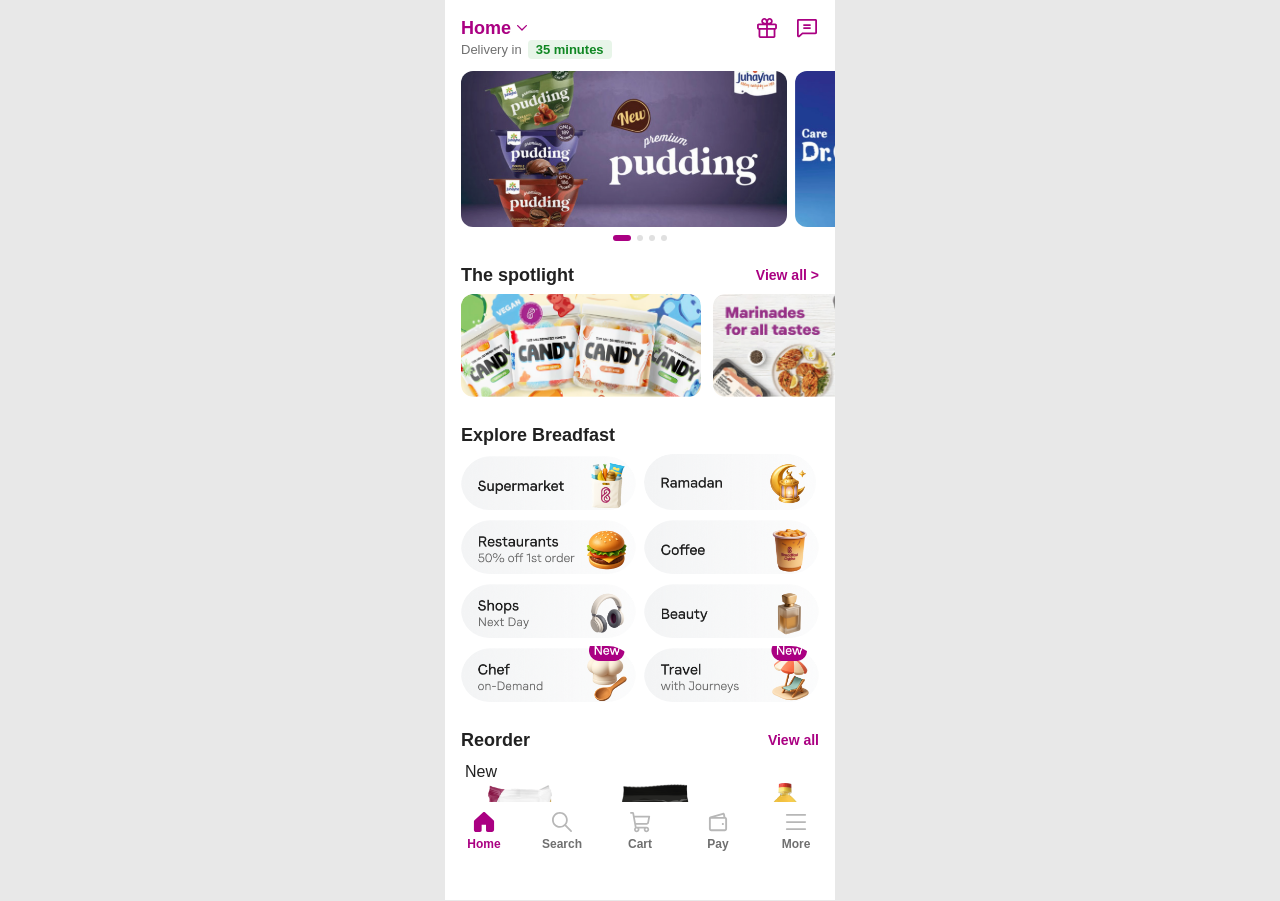
==== prototype.html @ a10f0beb "Bundle UI library assets locally instead of CDN Co-Authored-By: Claude Sonnet 4.6 <noreply@anthropic" ====
<!DOCTYPE html>
<html lang="en">
<head>
<meta charset="UTF-8">
<meta name="viewport" content="width=device-width, initial-scale=1.0, maximum-scale=1.0, user-scalable=no">
<title>Breadfast</title>
<link rel="stylesheet" href="prototype/lib/breadfast-ui.css" />
<link rel="stylesheet" href="prototype/lib/components/product-card.css" />
<link rel="stylesheet" href="prototype/lib/components/tabs.css" />
<script src="prototype/lib/icons.js"></script>
<script src="prototype/lib/product-card.js"></script>
<style>
  :root {
    --color-primary: #AA0082;
    --color-primary-dark: #9C0062;
    --color-primary-light: #FFF0F7;
    --color-primary-bg: #FFF0FA;
    --color-green: #108723;
    --color-green-light: #E8F5E9;
    --color-red: #DA1E28;
    --color-warning: #BA4E00;
    --color-text-default: #212121;
    --color-text-secondary: #6F6F6F;
    --color-text-tertiary: #B7B7B7;
    --color-bg-default: #fff;
    --color-bg-secondary: #F3F4F5;
    --color-bg-tertiary: #EBEBEB;
    --color-border: #E0E0E0;
    --color-badge-red: #DA1E28;
    --space-1: 4px;
    --space-2: 8px;
    --space-3: 12px;
    --space-4: 16px;
    --space-5: 20px;
    --space-6: 24px;
    --space-8: 32px;
    --space-12: 48px;
    --radius-xs: 4px;
    --radius-sm: 8px;
    --radius-md: 12px;
    --radius-lg: 16px;
    --radius-xl: 20px;
    --radius-full: 9999px;
    --shadow-sm: 0 1px 3px rgba(0,0,0,0.08);
    --shadow-md: 0 2px 8px rgba(0,0,0,0.12);
    --shadow-lg: 0 4px 16px rgba(0,0,0,0.16);
    --shadow-xl: 0 8px 24px rgba(0,0,0,0.2);
  }

  @font-face { font-family:'Faro'; src:local('Faro'); font-weight:100 900; font-style:normal; }
  * { margin:0; padding:0; box-sizing:border-box; -webkit-tap-highlight-color:transparent; }
  html {
    height: 100%;
  }
  body {
    font-family:'Faro',-apple-system,BlinkMacSystemFont,'Segoe UI',Roboto,sans-serif;
    background:#E8E8E8; color:var(--color-text-default);
    overflow-x:hidden; -webkit-font-smoothing:antialiased;
    /* Make body taller than viewport so browser can hide its toolbar on scroll */
    min-height: calc(100% + 1px);
    overflow-y: scroll;
  }

  /* Device frame */
  .device-frame {
    width:390px; max-width:100vw; height:100dvh;
    /* Fixed so it stays in place regardless of body scroll position */
    position:fixed; top:0; left:50%; transform:translateX(-50%);
    background:var(--color-bg-default); overflow:hidden;
    display:flex; flex-direction:column;
  }


  /* Screen container */
  .screen {
    display:none; flex-direction:column; height:100%;
    position:absolute; top:0; left:0; right:0; bottom:0;
    background:var(--color-bg-default); z-index:1;
  }
  .screen.active { display:flex; z-index:10; }

  @keyframes slide-in-right {
    from { transform:translateX(100%); }
    to   { transform:translateX(0); }
  }
  @keyframes slide-out-left {
    from { transform:translateX(0); }
    to   { transform:translateX(-30%); }
  }
  @keyframes slide-in-left {
    from { transform:translateX(-30%); }
    to   { transform:translateX(0); }
  }
  @keyframes slide-out-right {
    from { transform:translateX(0); }
    to   { transform:translateX(100%); }
  }
  .screen.entering-forward  { animation:slide-in-right 0.28s cubic-bezier(0.4,0,0.2,1) forwards; }
  .screen.leaving-forward   { display:flex; z-index:9; animation:slide-out-left 0.28s cubic-bezier(0.4,0,0.2,1) forwards; }
  .screen.entering-back     { animation:slide-in-left 0.28s cubic-bezier(0.4,0,0.2,1) forwards; }
  .screen.leaving-back      { display:flex; z-index:9; animation:slide-out-right 0.28s cubic-bezier(0.4,0,0.2,1) forwards; }

  .screen-header {
    padding:14px var(--space-4) 14px;
    display:flex; align-items:center; justify-content:space-between;
    background:var(--color-bg-default); flex-shrink:0;
    border-bottom:1px solid var(--color-border); z-index:50;
  }
  .screen-header .left, .screen-header .right { display:flex; align-items:center; gap:var(--space-3); }
  .screen-header .title { font-size:18px; font-weight:700; }

  .screen-scroll {
    flex:1; overflow-y:auto; overflow-x:hidden;
    -webkit-overflow-scrolling:touch; padding-bottom:116px;
  }
  .screen-scroll.no-pad { padding-bottom:0; }

  /* Points pill badge in header */
  .points-pill {
    display:flex; align-items:center; gap:4px;
    background:var(--color-primary-light); padding:4px 10px;
    border-radius:var(--radius-full); font-size:12px; font-weight:700;
    color:var(--color-primary); white-space:nowrap; cursor:pointer;
  }
  .points-pill .star { font-size:14px; }

  /* Tab Bar */
  .tabbar { padding-bottom: 36px; }
  .tabbar-item { color: #B7B7B7; text-decoration: none; }
  .tabbar-item.is-active { color: var(--color-primary, #AA0082); }
  .tabbar-item.is-active::after { display: none; }
  .tabbar-item svg { display: block; }
  /* Legacy badge style for cart count in non-tabbar contexts */
  .tab-badge, .tabbar-badge {
    position:absolute; top:4px; right:calc(50% - 18px);
    background:var(--color-badge-red); color:#fff; font-size:10px; font-weight:700;
    min-width:16px; height:16px; border-radius:var(--radius-full);
    display:flex; align-items:center; justify-content:center; padding:0 4px;
  }
  .tab-badge:empty, .tabbar-badge:empty { display:none; }

  /* Icon helpers */
  .icon { display:inline-block; vertical-align:middle; fill:currentColor; }
  .icon--sm { width:16px; height:16px; }
  .icon--md { width:24px; height:24px; }
  .icon--lg { width:28px; height:28px; }
  .icon--primary { color:var(--color-primary); }
  .icon--white { color:#fff; }
  .icon--secondary { color:var(--color-text-secondary); }
  .icon--green { color:var(--color-green); }

  /* Buttons */
  .btn-primary {
    background:var(--color-primary); color:#fff; border:none; border-radius:var(--radius-sm);
    font-size:16px; font-weight:700; cursor:pointer; padding:var(--space-3) var(--space-4);
    display:flex; align-items:center; justify-content:center; gap:var(--space-2);
    font-family:inherit; width:100%;
  }
  .btn-primary:active { opacity:0.85; }

  /* btn-add-circle removed - now using design system product-card__floating-action */

  /* Quantity stepper */
  .qty-stepper {
    display:flex; align-items:center; gap:0;
    background:var(--color-primary-light); border-radius:var(--radius-full); overflow:hidden;
  }
  .qty-stepper button {
    width:32px; height:32px; border:none; background:transparent;
    color:var(--color-primary); cursor:pointer; display:flex;
    align-items:center; justify-content:center; font-size:18px; font-family:inherit;
  }
  .qty-stepper .qty-val {
    min-width:24px; text-align:center; font-weight:700; font-size:14px; color:var(--color-primary);
  }

  /* Product card — grid overrides to make DS card fill 3-col layout */
  .product-grid {
    display:grid;
    grid-template-columns:repeat(3, 1fr);
    gap:var(--space-3);
    padding:0 var(--space-4);
  }
  .product-grid .product-card {
    width:100% !important;
  }
  .product-grid .product-card__media {
    width:100%;
  }
  .product-grid .product-card__image-wrap {
    width:100% !important;
    height:0 !important;
    padding-bottom:100% !important;
    position:relative !important;
    overflow:hidden !important;
  }
  .product-grid .product-card__image {
    position:absolute !important;
    top:0 !important; left:0 !important;
    width:100% !important;
    height:100% !important;
    object-fit:contain;
  }
  .product-grid .product-card__stepper {
    width:calc(100% - 8px);
    left:50%;
    transform:translateX(-50%);
  }
  .product-grid .product-card__body {
    width:100%;
  }
  .product-grid .product-card__name {
    min-height:36px;
  }
  /* Ensure the favorite icon SVG renders */
  .product-grid .product-card__favorite svg {
    width:20px;
    height:20px;
  }
  .product-grid .product-card__stepper-btn svg {
    width:100%;
    height:100%;
  }
  .product-card__floating-action svg {
    width:20px !important;
    height:20px !important;
  }

  /* Horizontal scroll */
  .h-scroll {
    display:flex; gap:var(--space-3); overflow-x:auto; padding:0 var(--space-4);
    scrollbar-width:none; -ms-overflow-style:none;
  }
  .h-scroll::-webkit-scrollbar { display:none; }

  /* Section headers */
  .section-header {
    display:flex; justify-content:space-between; align-items:center;
    padding:var(--space-4) var(--space-4) var(--space-2);
  }
  .section-header h3 { font-size:18px; font-weight:700; }
  .section-header a { font-size:14px; color:var(--color-primary); text-decoration:none; font-weight:600; }

  /* ===== LOYALTY BANNER ===== */
  .loyalty-banner {
    position:fixed; top:47px; left:50%; transform:translateX(-50%);
    width:343px; height:56px;
    background:#fff; border-radius:100px;
    box-shadow:0 3px 5px rgba(33,33,33,0.10);
    display:flex; align-items:center; gap:12px;
    padding:8px 16px 8px 8px; z-index:10; cursor:pointer; opacity:0;
    transition:top 0.35s cubic-bezier(0.34,1.56,0.64,1), opacity 0.3s ease; touch-action:pan-y;
  }
  .loyalty-banner.show { opacity:1; }
  .loyalty-banner .ring-wrap {
    width:40px; height:40px; position:relative; flex-shrink:0;
  }
  .loyalty-banner .ring-wrap svg { width:40px; height:40px; transform:rotate(-90deg); }
  .loyalty-banner .ring-wrap .ring-img {
    position:absolute; top:50%; left:50%; transform:translate(-50%,-50%);
    width:28px; height:28px; border-radius:6px; object-fit:cover;
  }
  .loyalty-banner .banner-text { flex:1; min-width:0; display:flex; flex-direction:column; gap:0; justify-content:center; }
  .loyalty-banner .banner-text .b-title {
    font-size:14px; font-weight:600; color:var(--color-text-default);
    white-space:nowrap; overflow:hidden; text-overflow:ellipsis; height:18px; line-height:18px;
  }
  .loyalty-banner .banner-text .b-title.title-green { color:#108723; }
  @keyframes pts-pop {
    0%   { transform:scaleX(0.7); opacity:0.5; }
    60%  { transform:scaleX(1.06); opacity:1; }
    100% { transform:scaleX(1); opacity:1; }
  }
  .b-title.pts-anim {
    animation:pts-pop 0.4s cubic-bezier(0.34,1.56,0.64,1);
    transform-origin: left center;
    display:inline-block;
  }
  .loyalty-banner .banner-text .b-sub {
    font-size:12px; font-weight:400; color:#6F6F6F;
    white-space:nowrap; overflow:hidden; text-overflow:ellipsis; height:23px; line-height:23px;
  }
  .loyalty-banner .b-chevron { flex-shrink:0; color:var(--color-primary); }

  /* ===== HOME SCREEN ===== */
  .home-header {
    padding:var(--space-4) var(--space-4) 0; background:var(--color-bg-default); flex-shrink:0;
  }
  .home-header .top-row {
    display:flex; justify-content:space-between; align-items:center;
  }
  .home-header .top-row .left { display:flex; align-items:center; gap:6px; }
  .home-header .top-row .left .addr-label {
    font-size:18px; font-weight:700; color:var(--color-primary);
  }
  .home-header .top-row .right { display:flex; align-items:center; gap:var(--space-4); position:relative; }
  .home-header .delivery-row {
    display:flex; align-items:center; gap:6px;
    padding-bottom:var(--space-3); font-size:13px; color:var(--color-text-secondary);
  }
  .home-header .delivery-row .timer-pill {
    background:var(--color-green-light); color:var(--color-green);
    font-weight:600; font-size:13px; padding:2px 8px;
    border-radius:var(--radius-xs); display:inline-flex; align-items:center; gap:4px;
  }

  /* Banner carousel */
  .banner-carousel {
    display:flex; gap:var(--space-2); overflow-x:auto;
    padding:0 var(--space-4); scrollbar-width:none;
    scroll-snap-type:x mandatory; scroll-padding:0 16px;
  }
  .banner-carousel::-webkit-scrollbar { display:none; }
  .banner-carousel .banner-slide {
    flex-shrink:0; width:calc(100% - 32px); aspect-ratio:358/171;
    border-radius:var(--radius-md); overflow:hidden; scroll-snap-align:center;
  }
  .banner-carousel .banner-slide img { width:100%; height:100%; object-fit:cover; }
  .banner-dots {
    display:flex; justify-content:center; gap:6px; padding:var(--space-2) 0;
  }
  .banner-dots .bdot {
    width:6px; height:6px; border-radius:var(--radius-full); background:var(--color-border);
    transition:all 0.2s ease;
  }
  .banner-dots .bdot.active { background:var(--color-primary); width:18px; }

  /* Explore Breadfast grid - full image entry points */
  .explore-grid-2col {
    display:grid; grid-template-columns:1fr 1fr;
    gap:var(--space-2); padding:0 var(--space-4);
  }
  .entry-point {
    cursor:pointer; border-radius:28px; overflow:hidden;
    height:56px; position:relative;
  }
  .entry-point img {
    width:100%; height:100%; object-fit:cover; display:block;
  }

  /* All categories grid */
  .cat-grid {
    display:grid; grid-template-columns:repeat(3, 1fr);
    gap:12px; padding:0 var(--space-4);
  }
  .cat-tile {
    border-radius:var(--radius-md); overflow:hidden; cursor:pointer;
    background:var(--color-bg-secondary); aspect-ratio:3/4;
  }

  /* Reorder / horizontal scroll product cards */
  .h-scroll .product-card {
    flex-shrink: 0;
    width: 120px !important;
    cursor: pointer;
  }
  .h-scroll .product-card__media { width: 100%; }
  .h-scroll .product-card__image-wrap {
    width: 100% !important;
    height: 0 !important;
    padding-bottom: 100% !important;
    position: relative !important;
    overflow: hidden !important;
  }
  .h-scroll .product-card__image {
    position: absolute !important;
    top: 0 !important; left: 0 !important;
    width: 100% !important;
    height: 100% !important;
    object-fit: contain;
  }
  .h-scroll .product-card__stepper {
    width: calc(100% - 8px);
    left: 50%;
    transform: translateX(-50%);
  }

  /* Category screen */
  .category-header {
    flex-shrink:0; background:var(--color-bg-default);
    border-bottom:1px solid var(--color-border); z-index:20; position:relative;
  }
  .category-header .screen-header {
    border-bottom:none; z-index:auto;
  }
  .sub-tabs {
    display:flex; gap:8px; padding:10px 16px;
    overflow-x:auto; scrollbar-width:none; flex-shrink:0;
  }
  .sub-tabs::-webkit-scrollbar { display:none; }
  .sub-tab {
    display:inline-flex; align-items:center; gap:6px;
    padding:5px 12px 5px 6px; border-radius:128px;
    font-size:14px; font-weight:600; white-space:nowrap; cursor:pointer;
    border:1px solid #EBEBEB; background:#fff; color:#1A1A1A;
    flex-shrink:0;
  }
  .sub-tab img {
    width:28px; height:28px; border-radius:50%; object-fit:cover; flex-shrink:0;
  }
  .sub-tab.active {
    background:#FFF0F7; color:#AA0082; border-color:#FFF0F7;
  }

  .cat-promo-banner {
    margin:0 var(--space-4) var(--space-3); border-radius:var(--radius-md);
    overflow:hidden; display:block; background:#F3F4F5;
  }
  .cat-promo-banner img {
    width:100%; height:auto; display:block;
  }

  .cashback-bar {
    background:var(--color-primary-light); margin:var(--space-3) var(--space-4);
    padding:var(--space-3) var(--space-4); border-radius:var(--radius-sm);
    display:flex; align-items:center; justify-content:space-between;
    font-size:13px; font-weight:600; color:var(--color-primary);
  }

  /* PDP screen */
  .pdp-img {
    width:100%; height:300px; background:#FDF6EE;
    display:flex; align-items:center; justify-content:center; font-size:64px; overflow:hidden;
  }
  .pdp-img img { width:100%; height:100%; object-fit:contain; }
  .pdp-dots { display:flex; justify-content:center; gap:6px; padding:var(--space-3) 0; }
  .pdp-dots .dot { width:8px; height:8px; border-radius:var(--radius-full); background:var(--color-border); }
  .pdp-dots .dot.active { background:var(--color-primary); }
  .pdp-info { padding:0 var(--space-4); }
  .pdp-info .in-stock { color:var(--color-green); font-size:13px; font-weight:600; margin-bottom:var(--space-1); }
  .pdp-info .product-name { font-size:22px; font-weight:700; margin-bottom:var(--space-1); }
  .pdp-info .product-meta { font-size:13px; color:var(--color-text-secondary); display:flex; align-items:center; gap:var(--space-1); margin-bottom:var(--space-2); }
  .pdp-info .brand-row { display:flex; align-items:center; justify-content:space-between; padding-bottom:var(--space-3); border-bottom:1px solid var(--color-border); margin-bottom:var(--space-3); }
  .pdp-info .brand-row .brand { font-size:14px; color:var(--color-primary); font-weight:600; }
  .pdp-2x-badge {
    display:inline-flex; align-items:center; gap:4px;
    background:var(--color-primary-light); color:var(--color-primary);
    font-size:12px; font-weight:700; padding:4px 10px; border-radius:var(--radius-full);
    margin-bottom:var(--space-2);
  }
  .pdp-details-card {
    margin:0 var(--space-4) var(--space-4); padding:var(--space-4);
    background:var(--color-bg-secondary); border-radius:var(--radius-md);
  }
  .pdp-details-card h4 { font-size:16px; font-weight:700; margin-bottom:var(--space-2); }
  .pdp-details-card p { font-size:13px; color:var(--color-text-secondary); line-height:1.5; }

  .pdp-bottom-bar {
    display:flex; gap:var(--space-3); padding:var(--space-3) var(--space-4);
    background:var(--color-bg-default); border-top:1px solid var(--color-border);
    flex-shrink:0; padding-bottom:calc(var(--space-3) + env(safe-area-inset-bottom, 16px));
  }
  .pdp-bottom-bar .qty-stepper { flex-shrink:0; }
  .pdp-bottom-bar .btn-primary { flex:1; }

  /* Cart screen */
  .cart-loyalty-bar {
    display:flex; align-items:center; gap:8px;
    padding:8px; background:#fff0f7; cursor:pointer;
    margin:12px 16px 0; border-radius:128px;
  }
  .cart-loyalty-bar .clb-icon { width:24px; height:24px; flex-shrink:0; position:relative; display:flex; align-items:center; justify-content:center; }
  .cart-loyalty-bar .clb-icon .clb-img { position:absolute; inset:16.67%; border-radius:4px; overflow:hidden; }
  .cart-loyalty-bar .clb-icon .clb-img img { width:100%; height:100%; object-fit:cover; display:block; }
  .cart-loyalty-bar .clb-icon .clb-ring { position:absolute; inset:0; pointer-events:none; }
  .cart-loyalty-bar .clb-text { flex:1; font-size:12px; font-weight:600; color:var(--color-primary); line-height:16px; }
  .cart-loyalty-bar .clb-chevron { width:16px; height:16px; flex-shrink:0; display:flex; align-items:center; justify-content:center; color:var(--color-primary); }

  .cart-items-list { padding:0 16px; margin:8px 0; }
  .cart-item {
    display:flex; gap:8px; padding:12px 0; align-items:center;
  }
  #screen-cart .screen-scroll { display:flex; flex-direction:column; }
  .cart-item .ci-img {
    width:48px; height:48px; border-radius:4px;
    background:#F8F8F8; flex-shrink:0; overflow:hidden;
  }
  .cart-item .ci-img img { width:100%; height:100%; object-fit:contain; display:block; }
  .cart-item .ci-info { flex:1; min-width:0; display:flex; flex-direction:column; gap:4px; }
  .cart-item .ci-info .ci-name { font-size:14px; font-weight:400; line-height:20px; overflow:hidden; text-overflow:ellipsis; white-space:nowrap; color:var(--color-text-default); }
  .cart-item .ci-info .ci-price { font-size:12px; font-weight:600; line-height:18px; color:var(--color-text-secondary); }
  .cart-item .ci-actions { flex-shrink:0; }
  .cart-qty-stepper {
    display:flex; align-items:center; gap:8px; padding:8px;
    border:1px solid #ebebeb; border-radius:4px; background:#fff;
  }
  .cart-qty-stepper button {
    width:16px; height:16px; border:none; background:transparent;
    cursor:pointer; display:flex; align-items:center; justify-content:center;
    padding:0; flex-shrink:0;
  }
  .cart-qty-stepper .cqs-val {
    min-width:20px; text-align:center; font-weight:600; font-size:14px; line-height:16px; color:var(--color-text-default);
  }

  .cart-people-buy { padding:16px 16px 8px; }
  .cart-people-buy h3 { font-size:20px; font-weight:700; line-height:28px; color:rgba(0,0,0,0.8); }

  .cart-delivery-bar {
    background:#fcf4d6; border-radius:16px 16px 0 0; flex-shrink:0;
  }
  .cart-delivery-bar .cdb-row {
    display:flex; align-items:center; gap:4px; padding:12px 16px 8px;
  }
  .cart-delivery-bar .cdb-icon { width:20px; height:20px; flex-shrink:0; display:flex; align-items:center; justify-content:center; }
  .cart-delivery-bar .cdb-text {
    flex:1; font-size:14px; line-height:20px; color:var(--color-text-default);
    display:flex; gap:4px; align-items:baseline; flex-wrap:wrap;
  }
  .cart-delivery-bar .cdb-text strong { font-weight:600; }
  .cart-delivery-bar .cdb-info { width:16px; height:16px; flex-shrink:0; }
  .cart-delivery-bar .cdb-progress { height:4px; background:#f3f4f5; position:relative; overflow:hidden; }
  .cart-delivery-bar .cdb-progress-fill { position:absolute; left:0; top:0; bottom:0; background:#b28600; border-radius:0 8px 8px 0; }

  .cart-bottom {
    padding:0; background:var(--color-bg-default); flex-shrink:0;
  }
  .cart-checkout-wrap {
    padding:12px 16px 16px; background:var(--color-bg-default);
  }

  /* Checkout screen */
  .checkout-section { padding:16px 16px 24px; }
  .checkout-section .sec-title { font-size:20px; font-weight:700; margin-bottom:12px; color:#212121; }
  .checkout-divider { height:16px; background:var(--color-bg-secondary); flex-shrink:0; }
  .checkout-row { display:flex; align-items:flex-start; justify-content:space-between; padding:8px 0; }
  .checkout-row .label { font-size:14px; color:var(--color-text-secondary); font-weight:400; }
  .checkout-row .value { font-size:14px; font-weight:400; color:#212121; }

  .payment-option {
    display:flex; align-items:center; gap:12px;
    border:1px solid #ebebeb; border-radius:8px; height:56px;
    padding:0 16px; cursor:pointer; margin-bottom:8px; background:#fff;
  }
  .payment-option.selected { border:2px solid var(--color-primary); }
  .payment-radio {
    width:20px; height:20px; border-radius:var(--radius-full);
    border:1.5px solid #d8d8d8; flex-shrink:0;
    display:flex; align-items:center; justify-content:center;
  }
  .payment-radio.selected { border-color:var(--color-primary); }
  .payment-radio.selected::after { content:''; width:10px; height:10px; border-radius:var(--radius-full); background:var(--color-primary); }
  .payment-label { font-size:14px; font-weight:400; flex:1; color:#212121; }

  .toggle-switch {
    width:36px; height:20px; border-radius:var(--radius-full);
    background:var(--color-primary); position:relative; cursor:pointer; flex-shrink:0;
  }
  .toggle-switch::after {
    content:''; position:absolute; top:2px; right:2px;
    width:16px; height:16px; border-radius:var(--radius-full); background:#fff;
  }

  .tip-pills { display:flex; gap:16px; flex-wrap:wrap; }
  .tip-pill {
    padding:0 12px; border-radius:8px; height:40px;
    border:1px solid #ebebeb; font-size:14px; font-weight:400; cursor:pointer; background:#fff;
    display:flex; align-items:center; justify-content:center;
  }
  .tip-pill.active { border-color:var(--color-primary); background:var(--color-primary-light); color:var(--color-primary); font-weight:600; }

  .promo-scroll-card {
    flex-shrink:0; width:148px; border:1.25px solid #d8d8d8;
    border-radius:8px; padding:16px; font-size:12px; position:relative;
  }
  .promo-scroll-card .pts { font-weight:700; color:var(--color-primary); font-size:13px; }

  .promo-input-row { display:flex; position:relative; margin-top:8px; }
  .promo-input-row input {
    flex:1; height:56px; padding:0 70px 0 16px;
    border:1px solid #d8d8d8; border-radius:8px;
    font-size:16px; font-weight:600; font-family:inherit; outline:none; color:#212121;
  }
  .promo-input-row input::placeholder { font-size:14px; font-weight:400; color:#b0b0b0; }
  .promo-input-row button {
    position:absolute; right:16px; top:50%; transform:translateY(-50%);
    background:none; color:var(--color-text-secondary); border:none;
    font-weight:600; cursor:pointer; font-family:inherit; font-size:14px; padding:0;
  }
  .note-input {
    width:100%; height:48px; padding:0 12px; box-sizing:border-box;
    border:1.25px solid #d8d8d8; border-radius:8px;
    font-size:14px; font-family:inherit; outline:none; margin-top:8px; color:#212121;
  }

  .checkout-bottom {
    padding:16px 16px; background:var(--color-bg-default);
    border-top:1px solid var(--color-border); flex-shrink:0;
    padding-bottom:calc(16px + env(safe-area-inset-bottom, 16px));
  }
  .grand-total-row { display:flex; justify-content:space-between; align-items:center; margin-bottom:4px; }
  .grand-total-row .gt-label { font-size:18px; font-weight:600; line-height:24px; color:#212121; }
  .grand-total-row .gt-value { font-size:18px; font-weight:600; line-height:24px; color:#212121; }
  .earn-row {
    display:flex; align-items:center; justify-content:flex-end; gap:4px;
    font-size:14px; font-weight:400; color:var(--color-text-secondary); margin-bottom:12px;
  }

  /* ===== ORDER PLACED SCREEN ===== */
  .op-nav { height:56px; padding:0 16px; display:flex; align-items:center; justify-content:space-between; background:#fff; flex-shrink:0; }
  .op-nav-back { background:none; border:none; cursor:pointer; padding:0; width:40px; height:40px; display:flex; align-items:center; justify-content:center; margin-left:-8px; }
  .op-nav-help { font-size:14px; font-weight:600; color:#aa0082; text-decoration:none; }
  .op-content { padding:8px 16px 48px; display:flex; flex-direction:column; gap:24px; }
  .op-status-section { display:flex; flex-direction:column; gap:16px; }
  .op-status-top { display:flex; align-items:flex-start; justify-content:space-between; }
  .op-status-left { display:flex; flex-direction:column; gap:8px; }
  .op-est-label { font-size:14px; font-weight:400; color:#6f6f6f; line-height:16px; }
  .op-est-time { font-size:20px; font-weight:700; color:#212121; line-height:28px; }
  .op-success-msg { font-size:16px; font-weight:400; color:#212121; line-height:24px; }
  .op-artwork { width:72px; height:72px; position:relative; overflow:clip; flex-shrink:0; }
  .op-artwork img { position:absolute; display:block; max-width:none; width:100%; height:100%; }
  .op-progress { display:flex; gap:8px; }
  .op-progress-seg { flex:1; height:4px; background:#ebebeb; border-radius:8px; }
  .op-card { background:#fff; border:1px solid #ebebeb; border-radius:8px; padding:16px; }
  .op-cards-section { display:flex; flex-direction:column; gap:16px; }
  .op-info-row { display:flex; align-items:center; gap:12px; }
  .op-icon { width:24px; height:24px; position:relative; flex-shrink:0; overflow:clip; }
  .op-icon img { position:absolute; display:block; max-width:none; width:100%; height:100%; }
  .op-info-text { flex:1; display:flex; flex-direction:column; gap:4px; min-width:0; }
  .op-info-label { font-size:16px; font-weight:600; color:#212121; line-height:20px; }
  .op-info-value { font-size:12px; font-weight:400; color:#6f6f6f; line-height:18px; overflow:hidden; text-overflow:ellipsis; white-space:nowrap; }
  .op-section-header { display:flex; align-items:center; gap:12px; margin-bottom:16px; }
  .op-section-title { font-size:16px; font-weight:600; color:#212121; line-height:20px; }
  .op-items-list { display:flex; flex-direction:column; gap:16px; }
  .op-item { display:flex; align-items:center; gap:8px; position:relative; }
  .op-item-img { width:48px; height:48px; position:relative; flex-shrink:0; border-radius:4px; overflow:hidden; background:#fff; }
  .op-item-img img { width:100%; height:100%; object-fit:cover; }
  .op-item-qty { position:absolute; top:-4px; left:-4px; width:24px; height:24px; border-radius:50%; background:#fff; box-shadow:0 10px 18px rgba(33,33,33,0.10); display:flex; align-items:center; justify-content:center; font-size:12px; font-weight:600; color:#212121; z-index:1; }
  .op-item-name { flex:1; font-size:14px; color:#212121; line-height:20px; overflow:hidden; text-overflow:ellipsis; }
  .op-item-price { font-size:14px; color:#212121; line-height:20px; white-space:nowrap; flex-shrink:0; }
  .op-referral { border-radius:8px; height:156px; padding:16px; position:relative; overflow:hidden; display:flex; align-items:center; flex-shrink:0; }
  .op-referral-bg { position:absolute; inset:0; width:100%; height:100%; object-fit:cover; pointer-events:none; }
  .op-referral-content { position:relative; z-index:1; width:209px; display:flex; flex-direction:column; gap:4px; }
  .op-referral-title { font-size:16px; font-weight:600; color:#212121; line-height:20px; white-space:nowrap; }
  .op-referral-desc { font-size:12px; color:#212121; line-height:18px; width:170px; }
  .op-referral-link { font-size:14px; font-weight:600; color:#aa0082; text-decoration:none; line-height:16px; padding:4px 0; display:inline-block; }
  .op-summary-rows { display:flex; flex-direction:column; gap:16px; }
  .op-sum-row { display:flex; align-items:flex-start; justify-content:space-between; }
  .op-sum-label { font-size:14px; color:#212121; line-height:20px; white-space:nowrap; }
  .op-sum-val { font-size:14px; color:#212121; line-height:20px; text-align:right; white-space:nowrap; }
  .op-sum-val-col { display:flex; flex-direction:column; align-items:flex-end; gap:4px; }
  .op-sum-ordnum { display:flex; align-items:center; gap:4px; }
  .op-copy-icon { width:16px; height:16px; position:relative; flex-shrink:0; overflow:clip; }
  .op-copy-icon img { position:absolute; display:block; max-width:none; width:100%; height:100%; }
  .op-divider { height:1px; background:#ebebeb; }
  .op-saved-badge { background:#e8ffed; border-radius:4px; padding:4px; font-size:12px; font-weight:600; color:#108723; display:inline-block; line-height:16px; }
  .op-grand { display:flex; justify-content:space-between; align-items:center; }
  .op-grand-label { font-size:18px; font-weight:600; color:#212121; line-height:24px; }
  .op-grand-val { font-size:18px; font-weight:600; color:#212121; line-height:24px; }
  .op-eligible { display:flex; align-items:center; justify-content:flex-end; gap:4px; margin-top:8px; }
  .op-coin-icon { width:16px; height:16px; position:relative; overflow:hidden; flex-shrink:0; }
  .op-coin-icon img.coin-bg { position:absolute; display:block; max-width:none; width:100%; height:100%; }
  .op-coin-b { position:absolute; bottom:29.16%; top:25%; left:37.5%; right:37.5%; display:flex; align-items:center; justify-content:center; }
  .op-coin-b img { width:4px; height:7.33px; transform:scaleY(-1); flex-shrink:0; }
  .op-eligible-text { font-size:14px; font-weight:600; color:#aa0082; line-height:16px; white-space:nowrap; overflow:hidden; text-overflow:ellipsis; }
  .op-cancel-section { display:flex; flex-direction:column; gap:12px; }
  .op-cancel-note { font-size:12px; color:#6f6f6f; text-align:center; line-height:16px; }
  .op-cancel-btn { background:#fff1f1; border:none; border-radius:8px; height:56px; width:100%; display:flex; align-items:center; justify-content:center; font-size:16px; font-weight:600; color:#da1e28; cursor:pointer; font-family:inherit; }

  /* More screen */
  /* More screen — spacing matches Figma node 6660:18282 */
  .more-header { padding:var(--space-3) var(--space-4) var(--space-2); display:flex; justify-content:space-between; align-items:center; margin-bottom:var(--space-4); }
  .more-header h1 { font-size:28px; font-weight:700; line-height:36px; }
  .more-header .qr-btn {
    width:40px; height:40px; border-radius:var(--radius-full);
    background:var(--color-bg-default); display:flex; align-items:center; justify-content:center;
    cursor:pointer; border:none; flex-shrink:0;
  }

  /* Loyalty card: pl-16 pr-8 py-16, gap-16, rounded-xl (16px), bg #fff0f7 */
  .loyalty-card {
    margin:0 var(--space-4) var(--space-4); padding:var(--space-4) var(--space-2) var(--space-4) var(--space-4);
    border-radius:var(--radius-xl); background:#fff0f7;
    display:flex; align-items:center; gap:var(--space-4); cursor:pointer;
  }
  /* Ring: 48×48 with white inner circle and emoji centre */
  .loyalty-card .lc-ring { width:48px; height:48px; position:relative; flex-shrink:0; }
  .loyalty-card .lc-ring svg { width:48px; height:48px; transform:rotate(-90deg); }
  .loyalty-card .lc-ring .lc-icon { position:absolute; top:50%; left:50%; transform:translate(-50%,-50%); font-size:18px; background:#fff; border-radius:50%; width:36px; height:36px; display:flex; align-items:center; justify-content:center; }
  /* Info: gap-4 between label and title */
  .loyalty-card .lc-info { flex:1; display:flex; flex-direction:column; gap:4px; }
  .loyalty-card .lc-info .lc-label { font-size:14px; color:var(--color-text-secondary); font-weight:600; line-height:16px; }
  .loyalty-card .lc-info .lc-title { display:flex; gap:4px; align-items:baseline; line-height:1; }
  .loyalty-card .lc-info .lc-title .lc-pts { font-size:20px; font-weight:700; line-height:28px; color:var(--color-primary); }
  .loyalty-card .lc-info .lc-title .lc-target { font-size:18px; font-weight:600; line-height:24px; color:var(--color-text-default); }
  .loyalty-card .lc-info .lc-progress { display:none; }
  /* Chevron wrapper: p-8 */
  .loyalty-card .lc-chevron { flex-shrink:0; padding:var(--space-2); display:flex; align-items:center; color:var(--color-primary); }

  /* Menu list: py-0, no border dividers */
  .menu-list { padding:0; margin-bottom:var(--space-4); }
  /* Each item: pl-16 pr-8 py-4, gap-16 between icon and label */
  .menu-item {
    display:flex; align-items:center;
    padding:var(--space-1) var(--space-2) var(--space-1) var(--space-4);
    cursor:pointer; gap:var(--space-4); min-height:48px;
  }
  /* Icon slot: 24×24, fixed */
  .menu-item .mi-icon { flex-shrink:0; width:24px; height:24px; display:flex; align-items:center; justify-content:center; }
  .menu-item .mi-icon svg.icon { width:24px; height:24px; }
  .menu-item .mi-icon img { width:24px; height:24px; object-fit:contain; display:block; }
  .menu-item .mi-label { flex:1; font-size:16px; font-weight:600; line-height:20px; color:var(--color-text-default); }
  /* Badge: bg primary, pill, 12px semi-bold */
  .menu-item .mi-badge { background:var(--color-primary); color:#fff; font-size:12px; font-weight:600; line-height:16px; padding:4px 8px; border-radius:var(--radius-full); white-space:nowrap; }
  /* Value: 16px secondary, right-aligned */
  .menu-item .mi-value { font-size:16px; font-weight:600; line-height:20px; color:var(--color-text-secondary); white-space:nowrap; }
  /* Chevron wrapper: p-8 */
  .menu-item .mi-chevron { flex-shrink:0; padding:var(--space-2); display:flex; align-items:center; color:var(--color-text-tertiary); }

  /* Version string: centered, 14px default color */
  .version-text { text-align:center; font-size:14px; line-height:16px; color:var(--color-text-default); padding:var(--space-4) 0 var(--space-6); }

  .spotlight-card {
    flex-shrink:0; width:240px; aspect-ratio:21/9; border-radius:var(--radius-md);
    overflow:hidden; display:flex; align-items:flex-end; padding:var(--space-3);
    color:#fff; font-size:14px; font-weight:700;
  }

  /* ===== LOYALTY HUB SCREEN ===== */
  .hub-hero {
    text-align:center; padding:var(--space-6) var(--space-4) var(--space-4);
    background:linear-gradient(180deg, var(--color-primary-light) 0%, #fff 100%);
  }
  .hub-ring { width:120px; height:120px; margin:0 auto var(--space-3); position:relative; }
  .hub-ring svg { width:120px; height:120px; transform:rotate(-90deg); }
  .hub-ring .hub-pts {
    position:absolute; top:50%; left:50%; transform:translate(-50%,-50%); text-align:center;
  }
  .hub-ring .hub-pts .pts-num { font-size:24px; font-weight:700; color:var(--color-primary); }
  .hub-ring .hub-pts .pts-label { font-size:11px; color:var(--color-text-secondary); }
  .hub-next-reward {
    font-size:14px; color:var(--color-text-default); font-weight:600;
    margin-bottom:var(--space-1);
  }
  .hub-next-pts { font-size:12px; color:var(--color-text-secondary); }

  .hub-pinned {
    margin:var(--space-3) var(--space-4); padding:var(--space-4);
    border:2px solid var(--color-primary); border-radius:var(--radius-lg);
    background:#fff; display:flex; align-items:center; gap:var(--space-3);
  }
  .hub-pinned .pin-badge {
    position:absolute; top:-10px; left:16px;
    background:var(--color-primary); color:#fff; font-size:10px; font-weight:700;
    padding:2px 8px; border-radius:var(--radius-xs);
  }
  .hub-pinned .pin-img {
    width:56px; height:56px; border-radius:var(--radius-sm);
    background:var(--color-bg-secondary); flex-shrink:0;
    display:flex; align-items:center; justify-content:center; font-size:28px;
  }
  .hub-pinned .pin-info { flex:1; }
  .hub-pinned .pin-info .pin-name { font-size:14px; font-weight:700; margin-bottom:2px; }
  .hub-pinned .pin-info .pin-pts { font-size:12px; color:var(--color-primary); font-weight:600; }
  .hub-pinned .pin-info .pin-bar {
    height:6px; background:var(--color-bg-tertiary); border-radius:3px; margin-top:6px; overflow:hidden;
  }
  .hub-pinned .pin-info .pin-bar-fill { height:100%; background:var(--color-primary); border-radius:3px; }

  .hub-reward-item {
    display:flex; align-items:center; gap:var(--space-3);
    padding:var(--space-3) var(--space-4); border-bottom:1px solid var(--color-border);
  }
  .hub-reward-item .rw-img {
    width:48px; height:48px; border-radius:var(--radius-sm);
    background:var(--color-bg-secondary); flex-shrink:0;
    display:flex; align-items:center; justify-content:center; font-size:22px;
  }
  .hub-reward-item .rw-info { flex:1; }
  .hub-reward-item .rw-info .rw-name { font-size:13px; font-weight:600; margin-bottom:2px; }
  .hub-reward-item .rw-info .rw-pts { font-size:12px; color:var(--color-text-secondary); }
  .hub-reward-item .rw-info .rw-bar {
    height:4px; background:var(--color-bg-tertiary); border-radius:2px; margin-top:4px; overflow:hidden; max-width:120px;
  }
  .hub-reward-item .rw-info .rw-bar-fill { height:100%; border-radius:2px; }
  .hub-reward-item .rw-status { flex-shrink:0; font-size:12px; font-weight:600; }
  .rw-unlocked { color:var(--color-green); }
  .rw-locked { color:var(--color-text-tertiary); }

  .hub-section-title {
    padding:var(--space-4) var(--space-4) var(--space-2);
    font-size:16px; font-weight:700;
  }

  /* ===== ORDER COMPLETION BOTTOM SHEET ===== */
  .order-bs-overlay {
    display:none; position:absolute; inset:0; z-index:300;
    background:rgba(0,0,0,0); align-items:flex-end;
    transition:background 0.3s ease;
  }
  .order-bs-overlay.open { background:rgba(0,0,0,0.5); }
  .order-bs {
    width:100%; background:#fff;
    border-radius:var(--radius-xl) var(--radius-xl) 0 0;
    transform:translateY(100%);
    transition:transform 0.38s cubic-bezier(0.32,0.72,0,1);
  }
  .order-bs-overlay.open .order-bs { transform:translateY(0); }
  .order-bs-handle {
    width:36px; height:4px; background:var(--color-border);
    border-radius:2px; margin:12px auto 0; flex-shrink:0;
  }
  .order-bs-title {
    font-size:24px; font-weight:700; line-height:32px;
    padding:0 var(--space-5) 0; text-align:center; color:#212121;
  }
  .order-bs-reward {
    padding:0 var(--space-5);
    display:flex; flex-direction:column; gap:8px;
  }
  .order-bs-reward-meta {
    display:flex; justify-content:space-between; align-items:center;
  }
  .order-bs-reward-name { font-size:12px; font-weight:600; color:#212121; }
  .order-bs-reward-pts { font-size:12px; font-weight:600; color:#212121; }
  .order-bs-bar {
    height:4px; background:#f3f4f5; border-radius:4px; overflow:hidden;
  }
  .order-bs-bar-fill {
    height:100%; background:#088A86; border-radius:4px;
    width:0%; transition:width 0.7s cubic-bezier(0.4,0,0.2,1) 0.3s;
  }
  .order-bs-desc {
    padding:0 var(--space-5);
    font-size:14px; font-weight:400; line-height:20px; color:#212121;
    text-align:center;
  }
  .order-bs-pts-row {
    display:flex; align-items:center; justify-content:center; gap:4px;
    padding:0 var(--space-5);
  }
  .order-bs-pts-row img { width:24px; height:24px; flex-shrink:0; }
  .order-bs-pts-row span { font-size:14px; font-weight:600; color:#212121; white-space:nowrap; }
  .order-bs-cta { padding:0 var(--space-5); }
</style>
</head>
<body>
<script>
fetch('prototype/img/icons/icons.svg')
  .then(r => r.text())
  .then(svg => {
    const div = document.createElement('div');
    div.style.display = 'none';
    div.innerHTML = svg;
    document.body.insertBefore(div, document.body.firstChild);
  });
</script>

<div class="device-frame" id="app">

  <!-- ==================== HOME SCREEN ==================== -->
  <div class="screen" id="screen-home">
    <div class="home-header">
      <div class="top-row">
        <div class="left">
          <span class="addr-label">Home</span>
          <svg width="10" height="6" viewBox="0 0 10 6" fill="none" xmlns="http://www.w3.org/2000/svg"><path fill-rule="evenodd" clip-rule="evenodd" d="M0.189959 0.189959C0.443238 -0.0633197 0.853884 -0.0633197 1.10716 0.189959L4.99997 4.08277L8.89278 0.189959C9.14606 -0.0633197 9.55671 -0.0633197 9.80999 0.189959C10.0633 0.443238 10.0633 0.853884 9.80999 1.10716L5.45858 5.45858C5.33695 5.5802 5.17198 5.64853 4.99997 5.64853C4.82796 5.64853 4.663 5.5802 4.54137 5.45858L0.189959 1.10716C-0.0633197 0.853884 -0.0633197 0.443238 0.189959 0.189959Z" fill="#AA0082"/></svg>
        </div>
        <div class="right">
          <!-- Gift/referral icon from Figma -->
          <svg width="24" height="24" viewBox="0 0 24 24" fill="none" xmlns="http://www.w3.org/2000/svg" style="cursor:pointer;flex-shrink:0;">
            <path d="M14.626 2C15.4441 2 16.2539 2.32284 16.8438 2.9248C17.422 3.50504 17.7616 4.30747 17.7617 5.13477C17.7617 5.95373 17.4381 6.76449 16.835 7.35449C16.813 7.37621 16.7894 7.39614 16.7666 7.41699H20.2764C21.184 7.41703 21.9178 8.14998 21.918 9.05762V12.0762C21.918 12.9378 21.2565 13.6406 20.4131 13.71V20.3584C20.4131 20.7886 20.2432 21.2179 19.917 21.5273C19.6154 21.8229 19.2038 22 18.7715 22H5.19434C4.76439 21.9999 4.33576 21.8307 4.02637 21.5049C3.73066 21.2033 3.55371 20.7908 3.55371 20.3584V13.71C2.71048 13.6404 2.04982 12.9376 2.0498 12.0762V9.05762C2.04993 8.14996 2.78372 7.41699 3.69141 7.41699H7.20117C7.17841 7.39614 7.1548 7.37621 7.13281 7.35449C6.52972 6.7645 6.20605 5.95371 6.20605 5.13477C6.20616 4.30754 6.54491 3.50503 7.12305 2.9248C7.71282 2.32279 8.52271 2.0001 9.34082 2C10.17 2 10.9751 2.34029 11.5557 2.9209L11.5586 2.92383C11.7249 3.09176 11.8639 3.28427 11.9834 3.48633C12.1029 3.28414 12.2428 3.09186 12.4092 2.92383L12.4121 2.9209C12.9926 2.34038 13.7969 2.00009 14.626 2ZM5.33203 20.2217H11.0947V13.7178H5.33203V20.2217ZM12.873 20.2217H18.6348V13.7178H12.873V20.2217ZM3.82812 11.9385H11.0947V9.19531H3.82812V11.9385ZM12.873 11.9385H20.1387V9.19531H12.873V11.9385ZM9.34082 3.77832C8.9822 3.77843 8.63563 3.92205 8.39258 4.1709L8.38477 4.17871C8.13214 4.43134 7.98448 4.78525 7.98438 5.13477C7.98438 5.49357 8.12796 5.84084 8.37695 6.08398L7.75586 6.7207L8.38184 6.08887C8.50721 6.21295 8.75482 6.35754 9.14746 6.48828C9.52531 6.61409 9.96374 6.70287 10.3955 6.76465C10.6239 6.79732 10.845 6.82213 11.0459 6.83984C11.0282 6.63899 11.0034 6.41786 10.9707 6.18945C10.9089 5.75768 10.8201 5.31925 10.6943 4.94141C10.564 4.55002 10.4197 4.30251 10.2959 4.17676C10.0433 3.92517 9.68961 3.77832 9.34082 3.77832ZM14.626 3.77832C14.2772 3.77841 13.9234 3.92512 13.6709 4.17676C13.5471 4.30255 13.4037 4.55017 13.2734 4.94141C13.1476 5.3193 13.0579 5.75762 12.9961 6.18945C12.9634 6.41786 12.9396 6.63899 12.9219 6.83984C13.1226 6.82214 13.343 6.79729 13.5713 6.76465C14.0032 6.70286 14.4424 6.61413 14.8203 6.48828C15.213 6.35751 15.4606 6.21296 15.5859 6.08887L16.2119 6.7207L15.5908 6.08398C15.8397 5.84085 15.9834 5.49351 15.9834 5.13477C15.9833 4.78531 15.8356 4.43133 15.583 4.17871L15.5752 4.1709C15.3321 3.92188 14.9848 3.77832 14.626 3.77832Z" fill="#AA0082"/>
          </svg>
          <!-- Chat/support icon from Figma -->
          <svg width="24" height="24" viewBox="0 0 24 24" fill="none" xmlns="http://www.w3.org/2000/svg" style="cursor:pointer;flex-shrink:0;">
            <path d="M20.3545 2.88281C20.7361 2.8829 21.1048 3.01514 21.3975 3.25488L21.5176 3.36426L21.627 3.48535C21.8668 3.77808 21.9999 4.14659 22 4.52832V16.6797C22 17.1161 21.8262 17.5351 21.5176 17.8438C21.2091 18.1521 20.7907 18.3251 20.3545 18.3252H7.72852L4.71875 20.9639C4.71423 20.9678 4.7087 20.9717 4.7041 20.9756C4.46449 21.1771 4.17267 21.3063 3.8623 21.3477C3.55199 21.3889 3.23605 21.3408 2.95215 21.209C2.66827 21.077 2.42738 20.8663 2.25879 20.6025C2.09035 20.3387 2.00046 20.0317 2 19.7188V4.52832C2.00008 4.092 2.17292 3.67279 2.48145 3.36426L2.60254 3.25488C2.89524 3.01515 3.26385 2.88289 3.64551 2.88281H20.3545ZM3.77148 19.4365L6.60742 16.9512L6.62012 16.9404C6.91655 16.6909 7.29221 16.5539 7.67969 16.5537H20.2275V4.6543H3.77148V19.4365ZM15.0391 11.2383C15.5282 11.2386 15.9248 11.6349 15.9248 12.124C15.9245 12.613 15.528 13.0094 15.0391 13.0098H8.96289C8.47368 13.0098 8.07741 12.6132 8.07715 12.124C8.07715 11.6347 8.47352 11.2383 8.96289 11.2383H15.0391ZM15.0391 8.19922C15.528 8.19954 15.9246 8.59596 15.9248 9.08496C15.9248 9.57413 15.5282 9.97038 15.0391 9.9707H8.96289C8.47352 9.9707 8.07715 9.57433 8.07715 9.08496C8.07734 8.59576 8.47364 8.19922 8.96289 8.19922H15.0391Z" fill="#AA0082"/>
          </svg>
        </div>
      </div>
      <div class="delivery-row">
        <span style="font-size:13px;">Delivery in</span>
        <span class="timer-pill">35 minutes</span>
      </div>
    </div>

    <div class="screen-scroll">
      <!-- Banner carousel with real images -->
      <div class="banner-carousel" style="margin-bottom:0;">
        <div class="banner-slide"><img src="prototype/img/banner-1.png" alt="Pudding Sale"></div>
        <div class="banner-slide"><img src="prototype/img/banner-2.png" alt="Dr Clean"></div>
        <div class="banner-slide"><img src="prototype/img/banner-3.png" alt="Sprite"></div>
        <div class="banner-slide"><img src="prototype/img/banner-4.png" alt="Dr Clean"></div>
      </div>
      <div class="banner-dots">
        <div class="bdot active"></div>
        <div class="bdot"></div>
        <div class="bdot"></div>
        <div class="bdot"></div>
      </div>

      <!-- The spotlight with real images -->
      <div class="section-header"><h3>The spotlight</h3><a href="#">View all &gt;</a></div>
      <div class="h-scroll" style="margin-bottom:var(--space-3);">
        <div class="spotlight-card" style="padding:0;"><img src="prototype/img/spotlight-1.png" alt="Candy" style="width:100%;height:100%;object-fit:cover;"></div>
        <div class="spotlight-card" style="padding:0;"><img src="prototype/img/spotlight-2.png" alt="Marinades" style="width:100%;height:100%;object-fit:cover;"></div>
        <div class="spotlight-card" style="padding:0;"><img src="prototype/img/spotlight-3.png" alt="Burst of Flavors" style="width:100%;height:100%;object-fit:cover;"></div>
        <div class="spotlight-card" style="padding:0;"><img src="prototype/img/spotlight-4.png" alt="Chocolate Bar" style="width:100%;height:100%;object-fit:cover;"></div>
      </div>

      <!-- Explore Breadfast - entry point pills with real images -->
      <div class="section-header"><h3>Explore Breadfast</h3></div>
      <div class="explore-grid-2col" style="margin-bottom:var(--space-3);">
        <div class="entry-point" onclick="navigateTo('category')"><img src="prototype/img/entry-supermarket.png" alt="Supermarket"></div>
        <div class="entry-point"><img src="prototype/img/entry-ramadan.png" alt="Ramadan"></div>
        <div class="entry-point"><img src="prototype/img/entry-restaurants.png" alt="Restaurants"></div>
        <div class="entry-point"><img src="prototype/img/entry-coffee.png" alt="Coffee"></div>
        <div class="entry-point"><img src="prototype/img/entry-shops.png" alt="Shops"></div>
        <div class="entry-point"><img src="prototype/img/entry-beauty.png" alt="Beauty"></div>
        <div class="entry-point"><img src="prototype/img/entry-chef.png" alt="Chef"></div>
        <div class="entry-point"><img src="prototype/img/entry-travel.png" alt="Travel"></div>
      </div>

      <div class="section-header"><h3>Reorder</h3><a href="#">View all</a></div>
      <div class="h-scroll" id="reorderScroll" style="margin-bottom:var(--space-4);"></div>

      <div class="section-header"><h3>All categories</h3></div>
      <div class="cat-grid" style="margin-bottom:var(--space-6);" id="allCatsGrid"></div>
    </div>

    <div class="tabbar" id="tabBar-home"></div>
  </div>

  <!-- ==================== CATEGORY SCREEN ==================== -->
  <div class="screen" id="screen-category">
    <div class="category-header">
      <div class="screen-header">
        <div class="left">
          <svg class="icon icon--md" style="cursor:pointer;" onclick="goBack()"><svg width="9" height="16" viewBox="0 0 9 16" fill="none"><path fill-rule="evenodd" clip-rule="evenodd" d="M8.62854 0.26035C8.97567 0.607482 8.97567 1.1703 8.62854 1.51743L2.14597 8L8.62854 14.4826C8.97567 14.8297 8.97567 15.3925 8.62854 15.7397C8.28141 16.0868 7.71859 16.0868 7.37146 15.7397L0.26035 8.62854C-0.0867832 8.28141 -0.0867832 7.71859 0.26035 7.37146L7.37146 0.26035C7.71859 -0.0867832 8.28141 -0.0867832 8.62854 0.26035Z" fill="currentColor"/></svg></svg>
          <span class="title">Supermarket</span>
        </div>
        <div class="right">
          <div style="position:relative;cursor:pointer;" onclick="navigateTo('cart')">
            <svg width="24" height="24" viewBox="0 0 24 24" fill="currentColor"><path d="M4.50293 2C5.27823 2.00011 5.95337 2.55312 6.09082 3.32422V3.32715L6.5166 5.66602L21.2314 5.69531C21.4902 5.69583 21.7355 5.81113 21.9014 6.00977C22.0672 6.20835 22.1364 6.46997 22.0908 6.72461L21.0498 12.5342C20.8693 13.7794 19.8694 14.8031 18.5732 14.8164H8.1709L8.52734 16.7109H18.4658L18.7432 16.7246C20.1091 16.8633 21.1726 18.0151 21.1729 19.418C21.1727 20.3126 20.734 21.1091 20.0762 21.6025C19.5188 21.9611 19.0167 22.126 18.4658 22.126C16.9692 22.126 15.759 20.9145 15.7588 19.418C15.7588 19.0806 15.8231 18.7586 15.9355 18.4609H11.2432C11.3606 18.7642 11.4277 19.0934 11.4277 19.4385C11.4276 20.3333 10.988 21.1296 10.3301 21.623C9.77367 21.9816 9.27065 22.1465 8.71973 22.1465C7.22332 22.1463 6.01289 20.9349 6.0127 19.4385C6.01281 18.6518 6.34797 17.9444 6.88281 17.4502L4.38965 3.75H2.875C2.39175 3.75 2 3.35825 2 2.875C2 2.39175 2.39175 2 2.875 2H4.50293ZM8.71973 18.4814C8.18983 18.4817 7.76291 18.9086 7.7627 19.4385C7.76289 19.9684 8.18981 20.3963 8.71973 20.3965C9.24981 20.3965 9.67752 19.9684 9.67773 19.4385C9.67752 18.9084 9.24981 18.4814 8.71973 18.4814ZM18.4658 18.4609C17.9357 18.4609 17.509 18.8879 17.5088 19.418C17.509 19.948 17.9357 20.376 18.4658 20.376C18.9959 20.376 19.4226 18.888 18.4658 18.4609ZM7.86426 13.0371L18.5527 13.0664C18.8742 13.0636 19.2471 12.7918 19.3184 12.2754L20.1846 7.44336L6.84082 7.41699L7.86426 13.0371Z"/></svg>
            <span class="tab-badge cart-count-badge"></span>
          </div>
        </div>
      </div>
      <div class="sub-tabs">
        <div class="sub-tab active">All</div>
        <div class="sub-tab">Pasta</div>
        <div class="sub-tab">Oils</div>
        <div class="sub-tab">Dairy</div>
        <div class="sub-tab">Snacks</div>
        <div class="sub-tab">Beverages</div>
        <div class="sub-tab">Cleaning</div>
      </div>
    </div>

    <div class="screen-scroll">
      <div class="cat-promo-banner"><img src="prototype/img/promo-banner.png" alt="Promotional banner"></div>

      <div class="product-grid" id="productGrid"></div>

      <div class="cashback-bar" style="margin-top:var(--space-3);margin-bottom:var(--space-6);">
        <span>&#11088; Earn points on every order</span>
        <span>Learn more &gt;</span>
      </div>
    </div>

  </div>

  <!-- ==================== PDP SCREEN ==================== -->
  <div class="screen" id="screen-pdp">
    <div class="screen-header" style="border-bottom:none;">
      <div class="left">
        <svg class="icon icon--md" style="cursor:pointer;" onclick="goBack()"><svg width="9" height="16" viewBox="0 0 9 16" fill="none"><path fill-rule="evenodd" clip-rule="evenodd" d="M8.62854 0.26035C8.97567 0.607482 8.97567 1.1703 8.62854 1.51743L2.14597 8L8.62854 14.4826C8.97567 14.8297 8.97567 15.3925 8.62854 15.7397C8.28141 16.0868 7.71859 16.0868 7.37146 15.7397L0.26035 8.62854C-0.0867832 8.28141 -0.0867832 7.71859 0.26035 7.37146L7.37146 0.26035C7.71859 -0.0867832 8.28141 -0.0867832 8.62854 0.26035Z" fill="currentColor"/></svg></svg>
      </div>
      <div class="right">
        <div class="points-pill" onclick="navigateTo('loyaltyHub')">
          <span class="star">&#11088;</span>
          <span class="points-val-sync">1,200 pts</span>
        </div>
        <div style="position:relative;cursor:pointer;" onclick="navigateTo('cart')">
          <svg width="24" height="24" viewBox="0 0 24 24" fill="currentColor"><path d="M4.50293 2C5.27823 2.00011 5.95337 2.55312 6.09082 3.32422V3.32715L6.5166 5.66602L21.2314 5.69531C21.4902 5.69583 21.7355 5.81113 21.9014 6.00977C22.0672 6.20835 22.1364 6.46997 22.0908 6.72461L21.0498 12.5342C20.8693 13.7794 19.8694 14.8031 18.5732 14.8164H8.1709L8.52734 16.7109H18.4658L18.7432 16.7246C20.1091 16.8633 21.1726 18.0151 21.1729 19.418C21.1727 20.3126 20.734 21.1091 20.0762 21.6025C19.5188 21.9611 19.0167 22.126 18.4658 22.126C16.9692 22.126 15.759 20.9145 15.7588 19.418C15.7588 19.0806 15.8231 18.7586 15.9355 18.4609H11.2432C11.3606 18.7642 11.4277 19.0934 11.4277 19.4385C11.4276 20.3333 10.988 21.1296 10.3301 21.623C9.77367 21.9816 9.27065 22.1465 8.71973 22.1465C7.22332 22.1463 6.01289 20.9349 6.0127 19.4385C6.01281 18.6518 6.34797 17.9444 6.88281 17.4502L4.38965 3.75H2.875C2.39175 3.75 2 3.35825 2 2.875C2 2.39175 2.39175 2 2.875 2H4.50293ZM8.71973 18.4814C8.18983 18.4817 7.76291 18.9086 7.7627 19.4385C7.76289 19.9684 8.18981 20.3963 8.71973 20.3965C9.24981 20.3965 9.67752 19.9684 9.67773 19.4385C9.67752 18.9084 9.24981 18.4814 8.71973 18.4814ZM18.4658 18.4609C17.9357 18.4609 17.509 18.8879 17.5088 19.418C17.509 19.948 17.9357 20.376 18.4658 20.376C18.9959 20.376 19.4226 18.888 18.4658 18.4609ZM7.86426 13.0371L18.5527 13.0664C18.8742 13.0636 19.2471 12.7918 19.3184 12.2754L20.1846 7.44336L6.84082 7.41699L7.86426 13.0371Z"/></svg>
          <span class="tab-badge cart-count-badge"></span>
        </div>
      </div>
    </div>

    <div class="screen-scroll no-pad">
      <div class="pdp-img" id="pdpImage">&#129370;</div>
      <div class="pdp-dots"><div class="dot active"></div><div class="dot"></div><div class="dot"></div></div>
      <div class="pdp-info">
        <div class="in-stock">In Stock</div>
        <div id="pdp2xBadge" class="pdp-2x-badge" style="display:none;">&#11088; 2x Points</div>
        <div class="product-name" id="pdpName">Product Name</div>
        <div class="product-meta">
          <span id="pdpWeight">400g</span>
          <svg class="icon icon--sm icon--secondary"><use href="prototype/img/icons/icons.svg#icon-info"></use></svg>
        </div>
        <div class="brand-row">
          <span class="brand" id="pdpBrand">Brand</span>
          <svg class="icon icon--md icon--secondary" style="cursor:pointer;"><use href="prototype/img/icons/icons.svg#icon-heart"></use></svg>
        </div>
      </div>
      <div class="pdp-details-card">
        <h4>Product details</h4>
        <p id="pdpDesc">Product description.</p>
      </div>
      <div class="section-header"><h3>Related products</h3></div>
      <div class="h-scroll" id="pdpRelated" style="margin-bottom:var(--space-6);"></div>
    </div>

    <div class="pdp-bottom-bar">
      <div class="qty-stepper">
        <button onclick="pdpQtyChange(-1)">&#8722;</button>
        <span class="qty-val" id="pdpQty">1</span>
        <button onclick="pdpQtyChange(1)">&#43;</button>
      </div>
      <button class="btn-primary" id="pdpAddBtn" onclick="addToCartFromPDP()">
        Add <span style="margin-left:auto;" id="pdpTotalPrice">EGP 25.00</span>
      </button>
    </div>
  </div>

  <!-- ==================== CART SCREEN ==================== -->
  <div class="screen" id="screen-cart">
    <div class="screen-header">
      <div class="left"><span class="title">Cart</span></div>
      <div class="right"><a href="#" style="color:var(--color-primary);font-size:14px;font-weight:600;text-decoration:none;" onclick="event.preventDefault();clearCart();">Clear all</a></div>
    </div>

    <div class="screen-scroll">
      <div class="cart-loyalty-bar" onclick="navigateTo('loyaltyHub')">
        <div class="clb-icon">
          <div class="clb-img">
            <img src="prototype/img/product-card-1.png" alt="">
          </div>
          <svg class="clb-ring" width="24" height="24" viewBox="0 0 24 24" fill="none">
            <circle cx="12" cy="12" r="10.5" stroke="#AA0082" stroke-width="1"/>
            <circle cx="12" cy="2" r="1.5" fill="#AA0082"/>
            <circle cx="20.5" cy="7.5" r="1.5" fill="#AA0082"/>
            <circle cx="20.5" cy="16.5" r="1.5" fill="#AA0082"/>
            <circle cx="12" cy="22" r="1.5" fill="#AA0082"/>
            <circle cx="3.5" cy="16.5" r="1.5" fill="#AA0082"/>
            <circle cx="3.5" cy="7.5" r="1.5" fill="#AA0082"/>
          </svg>
        </div>
        <div class="clb-text" id="cartLoyaltyText">You're 300 points away from free product</div>
        <div class="clb-chevron">
          <svg width="6" height="10" viewBox="0 0 6 10" fill="none"><path fill-rule="evenodd" clip-rule="evenodd" d="M0.232 0.163C0.015 0.38 0.015 0.732 0.232 0.949L4.283 5L0.232 9.051C0.015 9.268 0.015 9.62 0.232 9.837C0.449 10.054 0.801 10.054 1.018 9.837L5.468 5.388C5.685 5.171 5.685 4.819 5.468 4.602L1.018 0.163C0.801 -0.054 0.449 -0.054 0.232 0.163Z" fill="currentColor"/></svg>
        </div>
      </div>

      <div class="cart-items-list" id="cartItemsList"></div>

      <div id="cartEmpty" style="display:none;flex:1;flex-direction:column;align-items:center;justify-content:center;text-align:center;padding:var(--space-4);color:var(--color-text-secondary);">
        <div style="font-size:48px;margin-bottom:var(--space-3);">&#128722;</div>
        <div style="font-size:16px;font-weight:600;margin-bottom:var(--space-1);">Your cart is empty</div>
        <div style="font-size:13px;">Browse products and add items to get started</div>
      </div>

      <div class="cart-people-buy"><h3>People also buy</h3></div>
      <div class="h-scroll" style="padding:0 16px;margin-bottom:var(--space-4);" id="cartRecommend"></div>
    </div>

    <div class="cart-bottom" id="cartBottom">
      <div class="cart-delivery-bar" id="cartAddMore">
        <div class="cdb-row">
          <div class="cdb-icon">
            <img src="prototype/img/icons/ic-motorbike.svg" width="20" height="20" alt="">
          </div>
          <div class="cdb-text">
            <span>Add</span><strong id="cartAddMoreAmt">40.00</strong><span>to get a cheaper delivery fees.</span>
          </div>
          <div class="cdb-info">
            <svg width="16" height="16" viewBox="0 0 16 16" fill="none"><circle cx="8" cy="8" r="6.5" stroke="#6F6F6F" stroke-width="1.25"/><path d="M8 7v4.5" stroke="#6F6F6F" stroke-width="1.25" stroke-linecap="round"/><circle cx="8" cy="5" r="0.75" fill="#6F6F6F"/></svg>
          </div>
        </div>
        <div class="cdb-progress">
          <div class="cdb-progress-fill" id="cartDeliveryProgress" style="width:50%;"></div>
        </div>
      </div>
      <div class="cart-checkout-wrap">
        <button class="btn-primary" onclick="navigateTo('checkout')" style="justify-content:space-between;padding:var(--space-3) var(--space-4);height:56px;">
          <span style="font-size:16px;line-height:20px;font-weight:600;">Go to Checkout</span>
          <div style="display:flex;flex-direction:column;align-items:flex-end;gap:0;">
            <div style="display:flex;align-items:baseline;gap:4px;">
              <span style="font-size:12px;line-height:18px;font-weight:600;">EGP</span>
              <span id="cartAmountWhole" style="font-size:16px;line-height:20px;font-weight:600;">0</span><span id="cartAmountDecimal" style="font-size:12px;line-height:18px;font-weight:600;">.00</span>
            </div>
            <span style="font-size:12px;line-height:16px;color:#ffd6e8;">+ delivery &amp; service fees</span>
          </div>
        </button>
      </div>
    </div>

    <div class="tabbar tab-bar-cart"></div>
  </div>

  <!-- ==================== CHECKOUT SCREEN ==================== -->
  <div class="screen" id="screen-checkout">
    <div class="screen-header">
      <div class="left">
        <svg class="icon icon--md" style="cursor:pointer;" onclick="goBack()"><svg width="9" height="16" viewBox="0 0 9 16" fill="none"><path fill-rule="evenodd" clip-rule="evenodd" d="M8.62854 0.26035C8.97567 0.607482 8.97567 1.1703 8.62854 1.51743L2.14597 8L8.62854 14.4826C8.97567 14.8297 8.97567 15.3925 8.62854 15.7397C8.28141 16.0868 7.71859 16.0868 7.37146 15.7397L0.26035 8.62854C-0.0867832 8.28141 -0.0867832 7.71859 0.26035 7.37146L7.37146 0.26035C7.71859 -0.0867832 8.28141 -0.0867832 8.62854 0.26035Z" fill="currentColor"/></svg></svg>
        <span class="title">Checkout</span>
      </div>
    </div>
    <div class="screen-scroll no-pad" style="padding-bottom:0;">

      <!-- Delivery time -->
      <div class="checkout-section" style="padding:16px 16px 24px;">
        <div style="display:flex;justify-content:space-between;align-items:center;margin-bottom:12px;">
          <div style="font-size:20px;font-weight:700;color:#212121;">Delivery time</div>
          <a href="#" style="color:var(--color-primary);font-size:16px;font-weight:600;text-decoration:none;">Schedule</a>
        </div>
        <div style="display:flex;align-items:center;gap:8px;">
          <svg width="20" height="20" viewBox="0 0 20 20" fill="none" style="flex-shrink:0;color:var(--color-text-secondary);"><circle cx="10" cy="10" r="8.5" stroke="currentColor" stroke-width="1.4"/><path d="M10 5.5V10L12.5 12.5" stroke="currentColor" stroke-width="1.4" stroke-linecap="round" stroke-linejoin="round"/></svg>
          <span style="font-size:16px;font-weight:600;color:#212121;">Instant, <span style="color:var(--color-green);">Arrive by 12:01 PM</span></span>
        </div>
      </div>

      <div class="checkout-divider"></div>

      <!-- Delivery address -->
      <div class="checkout-section">
        <div class="sec-title">Delivery address</div>
        <div style="display:flex;align-items:flex-start;gap:8px;margin-bottom:12px;">
          <svg class="icon icon--md" style="flex-shrink:0;margin-top:2px;"><use href="prototype/img/icons/icons.svg#icon-location-pin"></use></svg>
          <div>
            <div style="font-weight:700;font-size:16px;line-height:24px;color:#212121;">Home</div>
            <div style="font-size:14px;font-weight:400;color:var(--color-text-secondary);line-height:20px;">115 S, Hadayek El Ahram, Giza, Floor 2, Apt. 3</div>
          </div>
        </div>
        <input class="note-input" type="text" placeholder="Add delivery note" />
      </div>

      <div class="checkout-divider"></div>

      <!-- Payment -->
      <div class="checkout-section">
        <div class="sec-title">Payment</div>

        <!-- Cash on Delivery -->
        <div class="payment-option">
          <svg width="20" height="20" viewBox="0 0 20 20" fill="none" style="flex-shrink:0;color:var(--color-text-secondary);"><rect x="2.5" y="5.5" width="15" height="9" rx="1.5" stroke="currentColor" stroke-width="1.4"/><path d="M2.5 8.5h15" stroke="currentColor" stroke-width="1.4"/><circle cx="6.5" cy="12" r="1" fill="currentColor"/></svg>
          <span class="payment-label">Cash on Delivery</span>
          <div class="payment-radio"></div>
        </div>

        <!-- Mastercard (selected) -->
        <div class="payment-option selected">
          <svg width="34" height="22" viewBox="0 0 34 22" fill="none" style="flex-shrink:0;"><circle cx="13" cy="11" r="11" fill="#EB001B"/><circle cx="21" cy="11" r="11" fill="#F79E1B" fill-opacity="0.9"/><path d="M17 3.8a11 11 0 0 1 0 14.4A11 11 0 0 1 17 3.8z" fill="#FF5F00"/></svg>
          <div style="flex:1;">
            <div style="font-size:14px;font-weight:600;color:#212121;line-height:20px;">Mastercard</div>
            <div style="font-size:12px;color:var(--color-text-secondary);line-height:16px;">••••4567</div>
          </div>
          <a href="#" style="color:var(--color-primary);font-size:14px;font-weight:600;text-decoration:none;white-space:nowrap;margin-right:12px;">Change</a>
          <div class="payment-radio selected"></div>
        </div>

        <!-- Apple Pay -->
        <div class="payment-option">
          <svg width="32" height="20" viewBox="0 0 32 20" fill="none" style="flex-shrink:0;"><rect width="32" height="20" rx="4" fill="#000"/><path d="M10.3 7.1c.4-.5.7-1.2.6-1.9-.6 0-1.3.4-1.7.9-.4.4-.7 1.1-.6 1.8.6 0 1.3-.4 1.7-.8zM11 8.1c-.9-.1-1.7.5-2.2.5-.5 0-1.2-.5-2-.5-1 0-1.9.6-2.4 1.5-1 1.8-.3 4.5.7 5.9.5.7 1 1.4 1.8 1.4.7 0 1-.5 1.9-.5.9 0 1.2.5 1.9.5.8 0 1.3-.7 1.8-1.4.5-.8.8-1.6.8-1.6s-1.5-.6-1.5-2.3c0-1.4 1.1-2.1 1.2-2.1-.7-1-1.7-1-2-1z" fill="#fff"/><path d="M18.8 6h-2.4v10.5h1.5v-3.7h2.1c1.9 0 3.2-1.3 3.2-3.4 0-2.1-1.3-3.4-3-3.4h.1zM21 9.4c0 1.3-.9 2.1-2.2 2.1h-1.6v-4h1.6c1.3 0 2.2.8 2.2 1.9z" fill="#fff"/><path d="M24 14.4c0 1.3.9 2.2 2.3 2.2.9 0 1.6-.4 1.9-1.1h.1v1h1.4V11c0-1.5-1-2.4-2.7-2.4-1.5 0-2.6.9-2.7 2.2h1.4c.1-.6.6-1 1.3-1 .8 0 1.3.5 1.3 1.3v.5l-1.7.1c-1.6.1-2.5.8-2.5 2.1l-.1.5zm1.5-.1c0-.7.5-1.1 1.4-1.1l1.5-.1v.5c0 .9-.7 1.5-1.6 1.5-.8 0-1.3-.4-1.3-1v.2z" fill="#fff"/></svg>
          <span class="payment-label">Apple Pay</span>
          <div class="payment-radio"></div>
        </div>

        <!-- Use my balance -->
        <div style="display:flex;align-items:center;justify-content:space-between;padding-top:16px;margin-top:8px;border-top:1px solid #ebebeb;">
          <div>
            <div style="font-size:14px;font-weight:600;color:#212121;line-height:20px;">Use my balance</div>
            <div style="font-size:12px;color:var(--color-text-secondary);line-height:16px;">EGP 100.00</div>
          </div>
          <div class="toggle-switch"></div>
        </div>
      </div>

      <div class="checkout-divider"></div>

      <!-- Say thanks with a tip -->
      <div class="checkout-section">
        <div style="display:flex;align-items:center;gap:6px;margin-bottom:8px;">
          <div style="font-size:20px;font-weight:700;color:#212121;">Say thanks with a tip</div>
          <svg width="16" height="16" viewBox="0 0 16 16" fill="none" style="flex-shrink:0;color:var(--color-text-secondary);"><circle cx="8" cy="8" r="6.5" stroke="currentColor" stroke-width="1.4"/><path d="M8 7v4" stroke="currentColor" stroke-width="1.4" stroke-linecap="round"/><circle cx="8" cy="5.5" r=".8" fill="currentColor"/></svg>
        </div>
        <div style="font-size:14px;font-weight:400;color:var(--color-text-secondary);margin-bottom:16px;line-height:20px;">The entire tip goes to your delivery associate.</div>
        <div class="tip-pills">
          <div class="tip-pill">EGP 5</div>
          <div class="tip-pill">EGP 10</div>
          <div class="tip-pill">EGP 20</div>
          <div class="tip-pill">Custom</div>
        </div>
      </div>

      <div class="checkout-divider"></div>

      <!-- Promo code -->
      <div class="checkout-section">
        <div style="display:flex;justify-content:space-between;align-items:center;margin-bottom:16px;">
          <div class="sec-title" style="margin-bottom:0;">Promo code</div>
          <a href="#" style="color:var(--color-primary);font-size:14px;font-weight:600;text-decoration:none;">Hide rewards</a>
        </div>
        <!-- Reward cards horizontal scroll -->
        <div style="display:flex;gap:8px;overflow-x:auto;padding-bottom:4px;margin:0 -16px;padding-left:16px;padding-right:16px;scrollbar-width:none;-webkit-overflow-scrolling:touch;margin-bottom:16px;">
          <div class="promo-scroll-card">
            <div style="position:absolute;top:8px;left:8px;background:#edf5ff;border-radius:4px;padding:2px 6px;font-size:10px;font-weight:600;color:#088a86;line-height:14px;">New</div>
            <div style="width:100%;height:76px;background:var(--color-bg-secondary);border-radius:6px;margin-bottom:8px;display:flex;align-items:center;justify-content:center;overflow:hidden;">
              <img src="prototype/img/products/pink-lemonade.png" style="width:56px;height:56px;object-fit:contain;" onerror="this.parentElement.innerHTML='🥤'" alt="">
            </div>
            <div class="pts">1,500 Points</div>
            <div style="color:var(--color-text-secondary);margin-top:4px;font-size:11px;line-height:14px;">Free V Super Soda Cola Can (200ml)</div>
          </div>
          <div class="promo-scroll-card">
            <div style="width:100%;height:76px;background:var(--color-bg-secondary);border-radius:6px;margin-bottom:8px;display:flex;align-items:center;justify-content:center;">
              <img src="prototype/img/icons/ic-motorbike.svg" style="width:44px;height:44px;object-fit:contain;" onerror="this.parentElement.innerHTML='🛵'" alt="">
            </div>
            <div class="pts">2,500 Points</div>
            <div style="color:var(--color-text-secondary);margin-top:4px;font-size:11px;line-height:14px;">Free shipping</div>
          </div>
          <div class="promo-scroll-card">
            <div style="width:100%;height:76px;background:var(--color-bg-secondary);border-radius:6px;margin-bottom:8px;display:flex;align-items:center;justify-content:center;overflow:hidden;">
              <img src="prototype/img/products/molto-magnum.png" style="width:56px;height:56px;object-fit:contain;" onerror="this.parentElement.innerHTML='🍫'" alt="">
            </div>
            <div class="pts">2,500 Points</div>
            <div style="color:var(--color-text-secondary);margin-top:4px;font-size:11px;line-height:14px;">Free Corona Milk Chocolate (27g)</div>
          </div>
        </div>
        <!-- Promo input -->
        <div class="promo-input-row">
          <input type="text" placeholder="Type your promo code here" />
          <button>Apply</button>
        </div>
      </div>

      <div class="checkout-divider"></div>

      <!-- Order summary -->
      <div class="checkout-section" style="padding-bottom:16px;">
        <div class="sec-title">Order summary</div>
        <div class="checkout-row">
          <span class="label">Subtotal</span>
          <div style="text-align:right;">
            <div class="value" id="coSubtotal">EGP 0.00</div>
            <div style="font-size:12px;font-weight:600;color:var(--color-green);line-height:16px;margin-top:2px;background:#e8ffed;border-radius:4px;padding:2px 6px;display:inline-block;">You saved EGP 16</div>
          </div>
        </div>
        <div class="checkout-row"><span class="label">Delivery</span><span class="value">EGP 25</span></div>
        <div class="checkout-row">
          <span class="label" style="display:flex;align-items:center;gap:4px;">
            Service fee
            <svg width="14" height="14" viewBox="0 0 14 14" fill="none" style="color:var(--color-text-secondary);"><circle cx="7" cy="7" r="5.7" stroke="currentColor" stroke-width="1.3"/><path d="M7 6.2v3.5" stroke="currentColor" stroke-width="1.3" stroke-linecap="round"/><circle cx="7" cy="4.8" r=".7" fill="currentColor"/></svg>
          </span>
          <span class="value">EGP 3</span>
        </div>
        <div class="checkout-row"><span class="label">Breadfast balance</span><span class="value" style="color:var(--color-green);">- EGP 100.00</span></div>
      </div>
    </div>

    <div class="checkout-bottom">
      <div class="grand-total-row"><span class="gt-label">Grand Total</span><span class="gt-value" id="coGrandTotal">EGP 0.00</span></div>
      <div class="earn-row">
        <svg width="14" height="14" viewBox="0 0 14 14" fill="none" style="flex-shrink:0;"><path d="M7 1l1.5 3.2H12L9.3 6.6l1 3.4L7 8.2l-3.3 1.8 1-3.4L2 4.2h3.5L7 1z" fill="#F5A623"/></svg>
        <span id="coEarnPts">You'll earn 0 points</span>
      </div>
      <button class="btn-primary" onclick="navigateTo('orderPlaced')" style="height:56px;border-radius:8px;">Place order</button>
    </div>
  </div>

  <!-- ==================== ORDER PLACED SCREEN ==================== -->
  <div class="screen" id="screen-orderPlaced">
    <div class="op-nav">
      <button class="op-nav-back" onclick="navigateToHomeAfterOrder()">
        <img src="prototype/img/order-placed/ic-back.svg" style="width:9px;height:16px;" alt="">
      </button>
      <a href="#" class="op-nav-help">Help</a>
    </div>
    <!-- Scrollable content -->
    <div class="screen-scroll no-pad">
      <div class="op-content">
        <!-- Order status & progress -->
        <div class="op-status-section">
          <div class="op-status-top">
            <div class="op-status-left">
              <div>
                <p class="op-est-label">Estimated arrival</p>
                <p class="op-est-time">11:45 PM - 11:55 PM</p>
              </div>
              <p class="op-success-msg">Order placed successfully</p>
            </div>
            <!-- Order status artwork (composite SVG illustration) -->
            <div class="op-artwork">
              <img src="prototype/img/order-placed/artwork-g6.svg" style="inset:3.13% 19.38% 17.71% 10.97%" alt="">
              <img src="prototype/img/order-placed/artwork-v10.svg" style="inset:17.5% 39.86% 7.03% 8.68%" alt="">
              <img src="prototype/img/order-placed/artwork-v9.svg" style="inset:18.9% 24.04% 21.42% 40.2%" alt="">
              <img src="prototype/img/order-placed/artwork-v1.svg" style="inset:54.69% 22.57% 18.75% 49.31%" alt="">
              <img src="prototype/img/order-placed/artwork-v2.svg" style="inset:55.06% 8.78% 3.12% 55.84%" alt="">
              <img src="prototype/img/order-placed/artwork-g1.svg" style="inset:24.32% 36.03% 21.2% 40.39%" alt="">
              <img src="prototype/img/order-placed/artwork-g2.svg" style="inset:19.81% 46.22% 55.64% 44.87%" alt="">
              <img src="prototype/img/order-placed/artwork-g3.svg" style="inset:19.12% 42.89% 56.67% 48.7%" alt="">
              <img src="prototype/img/order-placed/artwork-g4.svg" style="inset:20.78% 36.86% 57.1% 51.38%" alt="">
              <img src="prototype/img/order-placed/artwork-g5.svg" style="inset:33.73% 23.84% 35.36% 52.91%" alt="">
              <img src="prototype/img/order-placed/artwork-vline.svg" style="inset:58.62% 22.99% 19.98% 59.6%" alt="">
              <img src="prototype/img/order-placed/artwork-v3.svg" style="inset:71.53% 32.42% 15.05% 55.29%" alt="">
              <img src="prototype/img/order-placed/artwork-v4.svg" style="inset:54.28% 18.83% 33.33% 69.78%" alt="">
              <img src="prototype/img/order-placed/artwork-v5.svg" style="inset:84.49% 24.04% 4.19% 64.33%" alt="">
              <img src="prototype/img/order-placed/artwork-v6.svg" style="inset:61.6% 8.43% 23.93% 80.46%" alt="">
              <img src="prototype/img/order-placed/artwork-v7.svg" style="inset:71.89% 16.26% 13.48% 76.28%" alt="">
              <img src="prototype/img/order-placed/artwork-v8.svg" style="inset:81.7% 15.52% 14.67% 82.32%" alt="">
              <img src="prototype/img/order-placed/artwork-g7.svg" style="inset:25.69% 66.02% 23.59% 7.81%" alt="">
              <img src="prototype/img/order-placed/artwork-g8.svg" style="inset:19.42% 60.28% 53.59% 29.3%" alt="">
              <img src="prototype/img/order-placed/artwork-g9.svg" style="inset:16.63% 54.81% 50.68% 34.23%" alt="">
              <img src="prototype/img/order-placed/artwork-g10.svg" style="inset:17.38% 49.64% 42.42% 39.98%" alt="">
              <img src="prototype/img/order-placed/artwork-g11.svg" style="inset:42.66% 39.5% 6.61% 22.26%" alt="">
              <img src="prototype/img/order-placed/artwork-v11.svg" style="inset:48.01% 67.84% 50.96% 28.81%" alt="">
              <img src="prototype/img/order-placed/artwork-v12.svg" style="inset:48.62% 63.44% 50.63% 34.29%" alt="">
              <img src="prototype/img/order-placed/artwork-v13.svg" style="inset:47.95% 57.76% 51.16% 38.67%" alt="">
            </div>
          </div>
          <!-- Progress bar: 3 gray segments (order just placed, no progress yet) -->
          <div class="op-progress">
            <div class="op-progress-seg"></div>
            <div class="op-progress-seg"></div>
            <div class="op-progress-seg"></div>
          </div>
        </div>

        <!-- Cards section -->
        <div class="op-cards-section">
          <!-- Delivery address card -->
          <div class="op-card op-info-row">
            <div class="op-icon" style="overflow:visible">
              <img src="prototype/img/order-placed/ic-location-pin.svg" style="inset:8.44% 17.19%" alt="">
            </div>
            <div class="op-info-text">
              <p class="op-info-label">Home</p>
              <p class="op-info-value">115 S, Hadayek El Ahram, Giza, Floor 2, Apt. 3</p>
            </div>
          </div>

          <!-- Payment card -->
          <div class="op-card op-info-row">
            <div class="op-icon">
              <img src="prototype/img/order-placed/ic-mastercard-group.svg" style="inset:20% 8.33% 20.17% 8.33%" alt="">
            </div>
            <div class="op-info-text">
              <p class="op-info-label">EGP 155.00</p>
              <p class="op-info-value">Paid with **** 2468</p>
            </div>
          </div>

          <!-- Order items card -->
          <div class="op-card">
            <div class="op-section-header">
              <div class="op-icon">
                <img src="prototype/img/order-placed/ic-cart-lg.svg" style="inset:8.33% 7.9% 7.73% 8.33%" alt="">
              </div>
              <p class="op-section-title">2 Order items</p>
            </div>
            <div class="op-items-list">
              <div class="op-item">
                <div class="op-item-img">
                  <img src="prototype/img/order-placed/iced-latte.png" alt="Iced Latte">
                  <div class="op-item-qty">1</div>
                </div>
                <span class="op-item-name">Iced Latte - Full Cream Milk</span>
                <span class="op-item-price">EGP 105</span>
              </div>
              <div class="op-item">
                <div class="op-item-img">
                  <img src="prototype/img/order-placed/turkey-sandwich.png" alt="Turkey Sandwich">
                  <div class="op-item-qty">1</div>
                </div>
                <span class="op-item-name">Turkey &amp; Cheese Sandwich</span>
                <span class="op-item-price">EGP 120</span>
              </div>
            </div>
          </div>

          <!-- Referral banner -->
          <div class="op-referral">
            <img class="op-referral-bg" src="prototype/img/order-placed/referral-banner.png" alt="">
            <div class="op-referral-content">
              <div>
                <p class="op-referral-title">Refer and Win</p>
                <p class="op-referral-desc">Earn 10% cashback (up to EGP 50) for every friend who place their first order</p>
              </div>
              <a href="#" class="op-referral-link">Learn more</a>
            </div>
          </div>

          <!-- Order summary card -->
          <div class="op-card">
            <div class="op-section-header">
              <div class="op-icon" style="overflow:visible">
                <img src="prototype/img/order-placed/ic-receipt-union.svg" style="inset:14.58% 8.33%" alt="">
              </div>
              <p class="op-section-title">Order summary</p>
            </div>
            <div class="op-summary-rows">
              <div class="op-sum-row">
                <span class="op-sum-label">Order number</span>
                <div class="op-sum-ordnum">
                  <div class="op-copy-icon">
                    <img src="prototype/img/order-placed/ic-copy.svg" style="inset:12.5%" alt="">
                  </div>
                  <span class="op-sum-val">#123-123456789012</span>
                </div>
              </div>
              <div class="op-divider"></div>
              <div class="op-sum-row">
                <span class="op-sum-label">Subtotal</span>
                <div class="op-sum-val-col">
                  <span class="op-sum-val">EGP 125</span>
                  <span class="op-saved-badge">You saved EGP 100.00</span>
                </div>
              </div>
              <div class="op-sum-row">
                <span class="op-sum-label">Delivery</span>
                <span class="op-sum-val">EGP 25</span>
              </div>
              <div class="op-sum-row">
                <span class="op-sum-label">Service fee</span>
                <span class="op-sum-val">EGP 5</span>
              </div>
              <div class="op-divider"></div>
              <div>
                <div class="op-grand">
                  <span class="op-grand-label">Grand Total</span>
                  <span class="op-grand-val">EGP 155.00</span>
                </div>
                <div class="op-eligible">
                  <div class="op-coin-icon">
                    <img class="coin-bg" src="prototype/img/order-placed/star-coin.png" style="inset:8.34% 8.33% 8.33% 8.33%" alt="">
                    <div class="op-coin-b">
                      <img src="prototype/img/order-placed/ic-star-coin-b.svg" alt="">
                    </div>
                  </div>
                  <span class="op-eligible-text">Eligible for 225 points</span>
                </div>
              </div>
            </div>
          </div>
        </div>

        <!-- Cancel section -->
        <div class="op-cancel-section">
          <p class="op-cancel-note">Order can be cancelled anytime before being prepared</p>
          <button class="op-cancel-btn">Cancel Order</button>
        </div>
      </div>
    </div>
  </div>

  <!-- ==================== MORE SCREEN ==================== -->
  <div class="screen" id="screen-more">
    <div class="screen-scroll" style="padding-bottom:116px;">
      <div class="more-header"><h1>Hey, There</h1><button class="qr-btn"><svg width="20" height="20" viewBox="0 0 20 20" fill="none"><rect x="1" y="1" width="7" height="7" rx="1" stroke="#AA0082" stroke-width="1.5"/><rect x="12" y="1" width="7" height="7" rx="1" stroke="#AA0082" stroke-width="1.5"/><rect x="1" y="12" width="7" height="7" rx="1" stroke="#AA0082" stroke-width="1.5"/><rect x="13" y="13" width="2" height="2" fill="#AA0082"/><rect x="16" y="13" width="2" height="2" fill="#AA0082"/><rect x="13" y="16" width="2" height="2" fill="#AA0082"/><rect x="16" y="16" width="2" height="2" fill="#AA0082"/></svg></button></div>
      <div class="loyalty-card" onclick="navigateTo('loyaltyHub')">
        <div class="lc-ring">
          <svg viewBox="0 0 48 48">
            <circle cx="24" cy="24" r="20" fill="none" stroke="#F3E0F0" stroke-width="4"/>
            <circle cx="24" cy="24" r="20" fill="none" stroke="#AA0082" stroke-width="4"
              id="moreLoyaltyRing" stroke-dasharray="125.7" stroke-dashoffset="25" stroke-linecap="round"/>
          </svg>
          <div class="lc-icon">&#11088;</div>
        </div>
        <div class="lc-info">
          <div class="lc-label">Breadfast Rewards</div>
          <div class="lc-title" id="moreLoyaltyTitle"><span class="lc-pts" id="moreLoyaltyPts">1,200</span><span class="lc-target" id="moreLoyaltyTarget">/ 1,500</span></div>
          <div class="lc-progress" id="moreLoyaltyProgress"></div>
        </div>
        <span class="lc-chevron"><svg width="9" height="16" viewBox="0 0 9 16" fill="none"><path fill-rule="evenodd" clip-rule="evenodd" d="M0.371459 0.26035C0.0243268 0.607482 0.0243268 1.1703 0.371459 1.51743L6.85403 8L0.371459 14.4826C0.0243268 14.8297 0.0243268 15.3925 0.371459 15.7397C0.718591 16.0868 1.28141 16.0868 1.62854 15.7397L8.73965 8.62854C9.08678 8.28141 9.08678 7.71859 8.73965 7.37146L1.62854 0.26035C1.28141 -0.0867832 0.718591 -0.0867832 0.371459 0.26035Z" fill="currentColor"/></svg></span>
      </div>
      <div class="menu-list">
        <div class="menu-item"><span class="mi-icon"><svg class="icon icon--md"><use href="prototype/img/icons/icons.svg#icon-activity-history"></use></svg></span><span class="mi-label">Activity History</span><span class="mi-chevron"><svg width="9" height="16" viewBox="0 0 9 16" fill="none"><path fill-rule="evenodd" clip-rule="evenodd" d="M0.371459 0.26035C0.0243268 0.607482 0.0243268 1.1703 0.371459 1.51743L6.85403 8L0.371459 14.4826C0.0243268 14.8297 0.0243268 15.3925 0.371459 15.7397C0.718591 16.0868 1.28141 16.0868 1.62854 15.7397L8.73965 8.62854C9.08678 8.28141 9.08678 7.71859 8.73965 7.37146L1.62854 0.26035C1.28141 -0.0867832 0.718591 -0.0867832 0.371459 0.26035Z" fill="currentColor"/></svg></span></div>
        <div class="menu-item"><span class="mi-icon"><svg class="icon icon--md"><use href="prototype/img/icons/icons.svg#icon-heart"></use></svg></span><span class="mi-label">Favorites</span><span class="mi-chevron"><svg width="9" height="16" viewBox="0 0 9 16" fill="none"><path fill-rule="evenodd" clip-rule="evenodd" d="M0.371459 0.26035C0.0243268 0.607482 0.0243268 1.1703 0.371459 1.51743L6.85403 8L0.371459 14.4826C0.0243268 14.8297 0.0243268 15.3925 0.371459 15.7397C0.718591 16.0868 1.28141 16.0868 1.62854 15.7397L8.73965 8.62854C9.08678 8.28141 9.08678 7.71859 8.73965 7.37146L1.62854 0.26035C1.28141 -0.0867832 0.718591 -0.0867832 0.371459 0.26035Z" fill="currentColor"/></svg></span></div>
        <div class="menu-item"><span class="mi-icon"><img src="prototype/img/icons/ic-bundleup.svg" alt=""></span><span class="mi-label">BundleUp</span><span class="mi-badge">NEW</span><span class="mi-chevron"><svg width="9" height="16" viewBox="0 0 9 16" fill="none"><path fill-rule="evenodd" clip-rule="evenodd" d="M0.371459 0.26035C0.0243268 0.607482 0.0243268 1.1703 0.371459 1.51743L6.85403 8L0.371459 14.4826C0.0243268 14.8297 0.0243268 15.3925 0.371459 15.7397C0.718591 16.0868 1.28141 16.0868 1.62854 15.7397L8.73965 8.62854C9.08678 8.28141 9.08678 7.71859 8.73965 7.37146L1.62854 0.26035C1.28141 -0.0867832 0.718591 -0.0867832 0.371459 0.26035Z" fill="currentColor"/></svg></span></div>
        <div class="menu-item"><span class="mi-icon"><img src="prototype/img/icons/ic-gift.svg" alt=""></span><span class="mi-label">Free Credit</span><span class="mi-value">EGP 100</span><span class="mi-chevron"><svg width="9" height="16" viewBox="0 0 9 16" fill="none"><path fill-rule="evenodd" clip-rule="evenodd" d="M0.371459 0.26035C0.0243268 0.607482 0.0243268 1.1703 0.371459 1.51743L6.85403 8L0.371459 14.4826C0.0243268 14.8297 0.0243268 15.3925 0.371459 15.7397C0.718591 16.0868 1.28141 16.0868 1.62854 15.7397L8.73965 8.62854C9.08678 8.28141 9.08678 7.71859 8.73965 7.37146L1.62854 0.26035C1.28141 -0.0867832 0.718591 -0.0867832 0.371459 0.26035Z" fill="currentColor"/></svg></span></div>
        <div class="menu-item"><span class="mi-icon"><svg class="icon icon--md"><use href="prototype/img/icons/icons.svg#icon-settings"></use></svg></span><span class="mi-label">Account Settings</span><span class="mi-chevron"><svg width="9" height="16" viewBox="0 0 9 16" fill="none"><path fill-rule="evenodd" clip-rule="evenodd" d="M0.371459 0.26035C0.0243268 0.607482 0.0243268 1.1703 0.371459 1.51743L6.85403 8L0.371459 14.4826C0.0243268 14.8297 0.0243268 15.3925 0.371459 15.7397C0.718591 16.0868 1.28141 16.0868 1.62854 15.7397L8.73965 8.62854C9.08678 8.28141 9.08678 7.71859 8.73965 7.37146L1.62854 0.26035C1.28141 -0.0867832 0.718591 -0.0867832 0.371459 0.26035Z" fill="currentColor"/></svg></span></div>
        <div class="menu-item"><span class="mi-icon"><svg class="icon icon--md"><use href="prototype/img/icons/icons.svg#icon-alert-circle"></use></svg></span><span class="mi-label">Help</span><span class="mi-chevron"><svg width="9" height="16" viewBox="0 0 9 16" fill="none"><path fill-rule="evenodd" clip-rule="evenodd" d="M0.371459 0.26035C0.0243268 0.607482 0.0243268 1.1703 0.371459 1.51743L6.85403 8L0.371459 14.4826C0.0243268 14.8297 0.0243268 15.3925 0.371459 15.7397C0.718591 16.0868 1.28141 16.0868 1.62854 15.7397L8.73965 8.62854C9.08678 8.28141 9.08678 7.71859 8.73965 7.37146L1.62854 0.26035C1.28141 -0.0867832 0.718591 -0.0867832 0.371459 0.26035Z" fill="currentColor"/></svg></span></div>
        <div class="menu-item"><span class="mi-icon"><img src="prototype/img/icons/ic-language.svg" alt=""></span><span class="mi-label">Language</span><span class="mi-value">English</span><span class="mi-chevron"><svg width="9" height="16" viewBox="0 0 9 16" fill="none"><path fill-rule="evenodd" clip-rule="evenodd" d="M0.371459 0.26035C0.0243268 0.607482 0.0243268 1.1703 0.371459 1.51743L6.85403 8L0.371459 14.4826C0.0243268 14.8297 0.0243268 15.3925 0.371459 15.7397C0.718591 16.0868 1.28141 16.0868 1.62854 15.7397L8.73965 8.62854C9.08678 8.28141 9.08678 7.71859 8.73965 7.37146L1.62854 0.26035C1.28141 -0.0867832 0.718591 -0.0867832 0.371459 0.26035Z" fill="currentColor"/></svg></span></div>
        <div class="menu-item"><span class="mi-icon"><img src="prototype/img/icons/ic-country.svg" alt=""></span><span class="mi-label">Country</span><span class="mi-value">Egypt</span><span class="mi-chevron"><svg width="9" height="16" viewBox="0 0 9 16" fill="none"><path fill-rule="evenodd" clip-rule="evenodd" d="M0.371459 0.26035C0.0243268 0.607482 0.0243268 1.1703 0.371459 1.51743L6.85403 8L0.371459 14.4826C0.0243268 14.8297 0.0243268 15.3925 0.371459 15.7397C0.718591 16.0868 1.28141 16.0868 1.62854 15.7397L8.73965 8.62854C9.08678 8.28141 9.08678 7.71859 8.73965 7.37146L1.62854 0.26035C1.28141 -0.0867832 0.718591 -0.0867832 0.371459 0.26035Z" fill="currentColor"/></svg></span></div>
        <div class="menu-item"><span class="mi-icon"><img src="prototype/img/icons/ic-chat.svg" alt=""></span><span class="mi-label">Talk to us</span><span class="mi-chevron"><svg width="9" height="16" viewBox="0 0 9 16" fill="none"><path fill-rule="evenodd" clip-rule="evenodd" d="M0.371459 0.26035C0.0243268 0.607482 0.0243268 1.1703 0.371459 1.51743L6.85403 8L0.371459 14.4826C0.0243268 14.8297 0.0243268 15.3925 0.371459 15.7397C0.718591 16.0868 1.28141 16.0868 1.62854 15.7397L8.73965 8.62854C9.08678 8.28141 9.08678 7.71859 8.73965 7.37146L1.62854 0.26035C1.28141 -0.0867832 0.718591 -0.0867832 0.371459 0.26035Z" fill="currentColor"/></svg></span></div>
        <div class="menu-item"><span class="mi-icon"><img src="prototype/img/icons/ic-logout.svg" alt=""></span><span class="mi-label">Logout</span><span class="mi-chevron"><svg width="9" height="16" viewBox="0 0 9 16" fill="none"><path fill-rule="evenodd" clip-rule="evenodd" d="M0.371459 0.26035C0.0243268 0.607482 0.0243268 1.1703 0.371459 1.51743L6.85403 8L0.371459 14.4826C0.0243268 14.8297 0.0243268 15.3925 0.371459 15.7397C0.718591 16.0868 1.28141 16.0868 1.62854 15.7397L8.73965 8.62854C9.08678 8.28141 9.08678 7.71859 8.73965 7.37146L1.62854 0.26035C1.28141 -0.0867832 0.718591 -0.0867832 0.371459 0.26035Z" fill="currentColor"/></svg></span></div>
      </div>
      <div class="version-text">Version 2.23.0 (1146)</div>
    </div>
    <div class="tabbar tab-bar-more"></div>
  </div>

  <!-- ==================== LOYALTY HUB SCREEN ==================== -->
  <div class="screen" id="screen-loyaltyHub">
    <div class="screen-header">
      <div class="left">
        <svg class="icon icon--md" style="cursor:pointer;" onclick="goBack()"><svg width="9" height="16" viewBox="0 0 9 16" fill="none"><path fill-rule="evenodd" clip-rule="evenodd" d="M8.62854 0.26035C8.97567 0.607482 8.97567 1.1703 8.62854 1.51743L2.14597 8L8.62854 14.4826C8.97567 14.8297 8.97567 15.3925 8.62854 15.7397C8.28141 16.0868 7.71859 16.0868 7.37146 15.7397L0.26035 8.62854C-0.0867832 8.28141 -0.0867832 7.71859 0.26035 7.37146L7.37146 0.26035C7.71859 -0.0867832 8.28141 -0.0867832 8.62854 0.26035Z" fill="currentColor"/></svg></svg>
        <span class="title">Breadfast Rewards</span>
      </div>
      <div class="right">
        <div class="points-pill" style="cursor:default;">
          <span class="star">&#11088;</span>
          <span class="points-val-sync">1,200 pts</span>
        </div>
      </div>
    </div>
    <div class="screen-scroll no-pad" style="padding-bottom:var(--space-8);">
      <div class="hub-hero">
        <div class="hub-ring">
          <svg viewBox="0 0 120 120">
            <circle cx="60" cy="60" r="52" fill="none" stroke="#F3E0F0" stroke-width="8"/>
            <circle cx="60" cy="60" r="52" fill="none" stroke="#AA0082" stroke-width="8"
              id="hubRing" stroke-dasharray="326.7" stroke-dashoffset="65" stroke-linecap="round"/>
          </svg>
          <div class="hub-pts">
            <div class="pts-num" id="hubPtsNum">1,200</div>
            <div class="pts-label">points</div>
          </div>
        </div>
        <div class="hub-next-reward" id="hubNextReward">Next: Free V Super Soda Cola Can</div>
        <div class="hub-next-pts" id="hubNextPts">300 more points to unlock</div>
      </div>

      <div style="position:relative;">
        <div class="hub-pinned" id="hubPinned">
          <div class="pin-img">&#127867;</div>
          <div class="pin-info">
            <div class="pin-name" id="hubPinName">Free V Super Soda Cola Can (300ml)</div>
            <div class="pin-pts" id="hubPinPts">1,200 / 1,500 points</div>
            <div class="pin-bar"><div class="pin-bar-fill" id="hubPinBar" style="width:80%;"></div></div>
          </div>
        </div>
        <div style="position:absolute;top:6px;left:28px;background:var(--color-primary);color:#fff;font-size:10px;font-weight:700;padding:2px 8px;border-radius:var(--radius-xs);">Next reward</div>
      </div>

      <div class="hub-section-title">All rewards</div>
      <div id="hubRewardsList"></div>
    </div>
  </div>

  <!-- ==================== LOYALTY BANNER ==================== -->
  <div class="loyalty-banner" id="loyaltyBanner" onclick="navigateTo('loyaltyHub')">
    <div class="ring-wrap">
      <svg viewBox="0 0 40 40">
        <circle cx="20" cy="20" r="18" fill="none" stroke="#EBEBEB" stroke-width="3"/>
        <circle cx="20" cy="20" r="18" fill="none" stroke="#AA0082" stroke-width="3"
          id="bannerRing" stroke-dasharray="113.1" stroke-dashoffset="104" stroke-linecap="round"
          style="transition:stroke-dashoffset 0.5s ease"/>
      </svg>
      <img class="ring-img" id="bannerRewardImg" src="prototype/img/products/soda-cola.png" alt="reward">
    </div>
    <div class="banner-text">
      <div class="b-title" id="bannerTitle">Almost there!</div>
      <div class="b-sub" id="bannerSub">Add 50 EGP more to unlock a free product</div>
    </div>
    <svg width="16" height="16" viewBox="0 0 9 16" fill="none" class="b-chevron"><path fill-rule="evenodd" clip-rule="evenodd" d="M0.371459 0.26035C0.0243268 0.607482 0.0243268 1.1703 0.371459 1.51743L6.85403 8L0.371459 14.4826C0.0243268 14.8297 0.0243268 15.3925 0.371459 15.7397C0.718591 16.0868 1.28141 16.0868 1.62854 15.7397L8.73965 8.62854C9.08678 8.28141 9.08678 7.71859 8.73965 7.37146L1.62854 0.26035C1.28141 -0.0867832 0.718591 -0.0867832 0.371459 0.26035Z" fill="#AA0082"/></svg>
  </div>

  <!-- ===== ORDER COMPLETION BOTTOM SHEET ===== -->
  <div class="order-bs-overlay" id="orderBsOverlay" onclick="if(event.target===this)dismissOrderBottomSheet()">
    <div class="order-bs" style="display:flex;flex-direction:column;gap:24px;padding-bottom:0;">
      <div class="order-bs-handle"></div>
      <div class="order-bs-title" id="bsTitle">Your recent order added 200 points to your balance!</div>
      <div style="display:flex;flex-direction:column;gap:16px;padding:0 16px;">
        <div class="order-bs-reward">
          <div class="order-bs-reward-meta">
            <span class="order-bs-reward-name" id="bsRewardName">Free Chocolate Muffin</span>
            <span class="order-bs-reward-pts" id="bsRewardPts">11,500 Points</span>
          </div>
          <div class="order-bs-bar"><div class="order-bs-bar-fill" id="bsBarFill"></div></div>
        </div>
        <div class="order-bs-desc" id="bsDesc">You've unlocked Free Chocolate Muffin and two other rewards! Redeem during checkout next time</div>
      </div>
      <div class="order-bs-pts-row">
        <img src="prototype/img/order-placed/star-coin.png" alt="">
        <span id="bsBadgeText">You have 11,510 points</span>
      </div>
      <div style="padding:0 16px;">
        <button class="btn-primary" onclick="dismissOrderBottomSheet()" style="width:100%">Continue shopping</button>
      </div>
    </div>
  </div>

</div>

<script>
// ==================== CONFIG ====================
const params = new URLSearchParams(window.location.search);
const mode = (params.get('mode') || 'b').toLowerCase();
const STARTING_POINTS = 1200;
const AUTO_DISMISS_MS = 5000;

// Mode B: NEAR fires when this many EGP remain to the reward
// Reward target set at 1320 pts (gap=120) so 2 low-priced products
// (pasta 24 + magnum 26 = 50 pts) leaves exactly 70 EGP remaining.
const B_REWARD_PTS  = 1320;
const B_NEAR_EGP    = 70;

// ==================== REWARDS CATALOG ====================
const rewards = [
  { name:'Free V Super Soda Cola Can (300ml)', pts:1500, emoji:'&#127867;', type:'free product' },
  { name:'Free V7 Pink Lemonade x Dara\'s (300ml)', pts:1500, emoji:'&#127864;', type:'free product' },
  { name:'Free Shipping', pts:2500, emoji:'&#128666;', type:'free shipping' },
  { name:'Free Corona Milk Chocolate (27g)', pts:2500, emoji:'&#127851;', type:'free product' },
  { name:'Free Simply 3 Ply Facial Tissue Pack', pts:2900, emoji:'&#129531;', type:'free product' },
  { name:'Free Sway Hand Wash Lavender (500ml)', pts:5500, emoji:'&#129532;', type:'free product' },
  { name:'Free Juhayna Full Cream Milk (1.5L)', pts:7200, emoji:'&#129472;', type:'free product' },
  { name:'Free Juhayna Skimmed Milk (1.5L)', pts:7200, emoji:'&#129472;', type:'free product' },
  { name:'Free Breadfast Classic Millefeuille Cup', pts:7500, emoji:'&#127856;', type:'free product' },
  { name:'Free Breadfast Belgian 70% Dark Chocolate (75g)', pts:13300, emoji:'&#127851;', type:'free product' },
  { name:'Free Breadfast Trail Mixed Raw Nuts (100g)', pts:14300, emoji:'&#129372;', type:'free product' },
  { name:'Juhayna Full Cream Milk Multipack x6 (1L)', pts:32500, emoji:'&#129472;', type:'free product' },
  { name:'Free Girogio Black Special Edition For Him (100ml)', pts:79000, emoji:'&#129524;', type:'free product' },
  { name:'Free Asdaf Ameerat Al Arab EDP For Her (100ml)', pts:99000, emoji:'&#129524;', type:'free product' },
];

// ==================== PRODUCT DATA (12+ products) ====================
const products = [
  { id:1, name:'Italiano Big Rings Pasta (400g)', brand:'Sante', price:24, oldPrice:16.75, weight:'400g', img:'prototype/img/products/italiano-pasta.png', bg:'#FFF8E1', isPrivateLabel:false, badge:'new', desc:'Premium Italian pasta made with 100% durum wheat semolina.' },
  { id:2, name:'Molto Mini Magnum Chocolate Hazelnut (84g)', brand:'Molto', price:26, oldPrice:28, weight:'84g', img:'prototype/img/products/molto-magnum.png', bg:'#FFF3E0', isPrivateLabel:false, badge:null, desc:'Rich chocolate hazelnut cream-filled cake bar.' },
  { id:3, name:'Afia Sunflower Oil (800ml)', brand:'Afia', price:45, oldPrice:null, weight:'800ml', img:'prototype/img/products/afia-oil.png', bg:'#FFFDE7', isPrivateLabel:false, badge:null, desc:'Pure sunflower oil for everyday cooking and frying.' },
  { id:4, name:'Iced Cinnamon White Mocha', brand:'Breadfast Coffee', price:75, oldPrice:null, weight:'400ml', img:'prototype/img/products/cinnamon-mocha.png', bg:'#EFEBE9', isPrivateLabel:true, badge:'2x', desc:'Smooth iced white mocha with cinnamon and full cream milk.' },
  { id:5, name:'Iced Matcha Spanish Latte', brand:'Breadfast Coffee', price:70, oldPrice:null, weight:'400ml', img:'prototype/img/products/matcha-latte.png', bg:'#E8F5E9', isPrivateLabel:true, badge:'2x', desc:'Premium Japanese matcha blended with sweetened condensed milk.' },
  { id:6, name:'Classic Chicken Caesar Salad', brand:'Breadfast Kitchen', price:65, oldPrice:null, weight:'350g', img:'prototype/img/products/caesar-salad.png', bg:'#F1F8E9', isPrivateLabel:false, badge:null, desc:'Grilled chicken, romaine lettuce, croutons, and Caesar dressing.' },
  { id:7, name:'Signature Tuna Sandwich', brand:'Breadfast Kitchen', price:55, oldPrice:null, weight:'250g', img:'prototype/img/products/tuna-sandwich.png', bg:'#FFF8E1', isPrivateLabel:false, badge:null, desc:'Tuna salad with fresh vegetables in toasted bread.' },
  { id:8, name:'Turkey & Cheese Sandwich', brand:'Breadfast Kitchen', price:45, oldPrice:null, weight:'220g', img:'prototype/img/products/turkey-cheese-sandwich.png', bg:'#FFF3E0', isPrivateLabel:false, badge:null, desc:'Smoked turkey breast with Swiss cheese in artisan bread.' },
  { id:9, name:'Juhayna Full Cream Milk (1.5L)', brand:'Juhayna', price:35, oldPrice:null, weight:'1.5L', img:'prototype/img/products/italiano-pasta.png', bg:'#E3F2FD', isPrivateLabel:false, badge:null, desc:'Fresh full cream milk from Juhayna.' },
  { id:10, name:'Simply 3 Ply Facial Tissue Pack', brand:'Simply', price:25, oldPrice:null, weight:'550 sheets', img:'prototype/img/products/molto-magnum.png', bg:'#F5F5F5', isPrivateLabel:false, badge:null, desc:'Soft 3-ply facial tissues for everyday use.' },
  { id:11, name:'Breadfast Classic Millefeuille Cup', brand:'Breadfast', price:50, oldPrice:null, weight:'150g', img:'prototype/img/products/afia-oil.png', bg:'#FFF8E1', isPrivateLabel:true, badge:'2x', desc:'Handcrafted millefeuille with layers of flaky pastry and cream.' },
  { id:12, name:'Breadfast Belgian Dark Chocolate (75g)', brand:'Breadfast', price:50, oldPrice:null, weight:'75g', img:'prototype/img/products/molto-magnum.png', bg:'#EFEBE9', isPrivateLabel:true, badge:'2x', desc:'Premium 70% dark Belgian chocolate bar.' },
  { id:13, name:'Pink Lemonade', brand:'V7', price:35, oldPrice:null, weight:'300ml', img:'prototype/img/products/pink-lemonade.png', bg:'#FCE4EC', isPrivateLabel:false, badge:null, desc:'Refreshing pink lemonade by Dara\'s.' },
  { id:14, name:'Smoked Salmon Bagel', brand:'Breadfast Kitchen', price:65, oldPrice:null, weight:'280g', img:'prototype/img/products/smoked-salmon-bagel.png', bg:'#FFF3E0', isPrivateLabel:false, badge:null, desc:'Smoked salmon with cream cheese and capers on a fresh bagel.' },
];

// ==================== STATE ====================
let cart = {}; // { productId: quantity }
let state = {
  addToCartCount: 0,
  currentScreen: 'home',
  history: [],
  pdpQty: 1,
  pdpProductIndex: null,
  bannerDismissTimeout: null,
  bannerFirstTime: true,
  triggeredBanners: new Set(),
  lastAddedPts: 0,
  sessionEarnedPts: 0,
};

// ==================== CATEGORIES ====================
const allCategories = [
  { name:'Ramadan', img:'cat-ramadan.png' },
  { name:'Deals', img:'cat-deals.png' },
  { name:'By Breadfast', img:'cat-by_breadfast.png' },
  { name:'Breadfast Coffee', img:'cat-breadfast_coffee.png' },
  { name:'Ready to Eat', img:'cat-ready_to_eat.png' },
  { name:'Bakeries & Pastries', img:'cat-bakeries-pastries.png' },
  { name:'Snacks', img:'cat-snacks.png' },
  { name:'Beverages', img:'cat-beverages.png' },
  { name:'Desserts & Ice Cream', img:'cat-desserts-ice_cream.png' },
  { name:'Dairy', img:'cat-dairy.png' },
  { name:'Eggs, Cheese & Cold Cuts', img:'cat-eggs_cheese-cold_cuts.png' },
  { name:'Food Cupboard', img:'cat-food_cupboard.png' },
  { name:'Frozen', img:'cat-frozen.png' },
  { name:'Meat, Poultry & Seafood', img:'cat-meat_poultry-seafood.png' },
  { name:'Fruits & Vegetables', img:'cat-fruits-vegetables.png' },
  { name:'Home', img:'cat-home.png' },
  { name:'Laundry Detergents', img:'cat-laundry_detergents.png' },
  { name:'Household Cleaning', img:'cat-household_cleaning.png' },
  { name:'Tissues', img:'cat-tissues.png' },
  { name:'Stationary & Games', img:'cat-stationary-games.png' },
  { name:'Pet Supplies', img:'cat-pet_supplies.png' },
  { name:'Beauty', img:'cat-beauty.png' },
  { name:'Personal Care', img:'cat-personal_care.png' },
  { name:'Health & Wellness', img:'cat-health-wellness.png' },
  { name:'Pharmacy', img:'cat-pharmacy.png' },
  { name:'Baby Products', img:'cat-baby_products.png' },
];

// ==================== HELPERS ====================
function fmt(n) { return n.toLocaleString('en-US', {minimumFractionDigits:2, maximumFractionDigits:2}); }
function fmtPts(n) { return n.toLocaleString('en-US'); }

function getCartTotal() {
  let total = 0;
  for (const [id, qty] of Object.entries(cart)) {
    const p = products.find(x => x.id === parseInt(id));
    if (p) total += p.price * qty;
  }
  return total;
}

function getCartItemCount() {
  return Object.values(cart).reduce((a, b) => a + b, 0);
}

function getProjectedPoints() {
  let pts = STARTING_POINTS;
  for (const [id, qty] of Object.entries(cart)) {
    const p = products.find(x => x.id === parseInt(id));
    if (p) pts += Math.floor(p.price * qty * (p.isPrivateLabel ? 2 : 1));
  }
  return pts;
}

function getCartPoints() {
  let pts = 0;
  for (const [id, qty] of Object.entries(cart)) {
    const p = products.find(x => x.id === parseInt(id));
    if (p) pts += Math.floor(p.price * qty * (p.isPrivateLabel ? 2 : 1));
  }
  return pts;
}

function getNextReward(pts) {
  for (const r of rewards) {
    if (pts < r.pts) return r;
  }
  return null;
}

// ==================== UI UPDATES ====================
function updateAllUI() {
  const projected = getProjectedPoints();
  const cartCount = getCartItemCount();
  const cartTotal = getCartTotal();
  const nextReward = getNextReward(projected);

  // Points pills
  const homePointsVal = document.getElementById('homePointsVal');
  if (homePointsVal) homePointsVal.textContent = fmtPts(projected) + ' pts';
  document.querySelectorAll('.points-val-sync').forEach(el => {
    el.textContent = fmtPts(projected) + ' pts';
  });

  // Cart badges
  document.querySelectorAll('.cart-count-badge').forEach(el => {
    el.textContent = cartCount > 0 ? cartCount : '';
  });

  // Cart screen
  renderCartItems();

  // Cart loyalty bar — uses same reward target as the banner
  const bannerReward = mode === 'b'
    ? { pts: B_REWARD_PTS, type: 'free product' }
    : getNextReward(STARTING_POINTS);
  if (bannerReward) {
    const remaining = bannerReward.pts - projected;
    document.getElementById('cartLoyaltyText').innerHTML =
      remaining > 0
        ? `You're ${fmtPts(remaining)} points away from ${bannerReward.type}`
        : `${bannerReward.type} unlocked! Redeem on next order`;
  }
  const fmtTotal = fmt(cartTotal); const totalParts = fmtTotal.split('.');
  document.getElementById('cartAmountWhole').textContent = totalParts[0];
  document.getElementById('cartAmountDecimal').textContent = '.' + (totalParts[1] || '00');

  // Checkout
  document.getElementById('coSubtotal').textContent = `EGP ${fmt(cartTotal)}`;
  document.getElementById('coGrandTotal').textContent = `EGP ${fmt(cartTotal + 28)}`;
  document.getElementById('coEarnPts').textContent = `You'll earn ${fmtPts(getCartPoints())} points`;

  // Order placed (IDs removed in redesign — skip if absent)
  const _oic = document.getElementById('orderItemCount'); if (_oic) _oic.textContent = `${cartCount} Order items`;
  const _oss = document.getElementById('osSubtotal'); if (_oss) _oss.textContent = `EGP ${fmt(cartTotal)}`;
  const _osg = document.getElementById('osGrandTotal'); if (_osg) _osg.textContent = `EGP ${fmt(cartTotal + 28)}`;
  const _ose = document.getElementById('osEligible'); if (_ose) _ose.innerHTML = `&#11088; Eligible for ${fmtPts(getCartPoints())} points`;

  // More screen loyalty card
  if (nextReward) {
    const remaining = nextReward.pts - projected;
    const progress = Math.min(projected / nextReward.pts, 1);
    const circumference = 125.7;
    document.getElementById('moreLoyaltyRing').setAttribute('stroke-dashoffset', circumference * (1 - progress));
    document.getElementById('moreLoyaltyPts').textContent = fmtPts(projected);
    document.getElementById('moreLoyaltyTarget').textContent = `/ ${fmtPts(nextReward.pts)}`;
  }

  // Loyalty Hub
  updateLoyaltyHub(projected);
}

function updateLoyaltyHub(projected) {
  const nextReward = getNextReward(projected);

  if (nextReward) {
    const remaining = nextReward.pts - projected;
    const progress = Math.min(projected / nextReward.pts, 1);
    const circumference = 326.7;
    document.getElementById('hubRing').setAttribute('stroke-dashoffset', circumference * (1 - progress));
    document.getElementById('hubPtsNum').textContent = fmtPts(projected);
    document.getElementById('hubNextReward').textContent = `Next: ${nextReward.name}`;
    document.getElementById('hubNextPts').textContent =
      remaining > 0 ? `${fmtPts(remaining)} more points to unlock` : 'Ready to redeem!';
    document.getElementById('hubPinName').textContent = nextReward.name;
    document.getElementById('hubPinPts').textContent = `${fmtPts(projected)} / ${fmtPts(nextReward.pts)} points`;
    document.getElementById('hubPinBar').style.width = (progress * 100) + '%';
    document.querySelector('#hubPinned .pin-img').innerHTML = nextReward.emoji;
  }

  // Rewards list
  const list = document.getElementById('hubRewardsList');
  list.innerHTML = rewards.map(r => {
    const progress = Math.min(projected / r.pts, 1);
    const unlocked = projected >= r.pts;
    const remaining = r.pts - projected;
    return `
      <div class="hub-reward-item">
        <div class="rw-img">${r.emoji}</div>
        <div class="rw-info">
          <div class="rw-name">${r.name}</div>
          <div class="rw-pts">${fmtPts(r.pts)} points</div>
          <div class="rw-bar"><div class="rw-bar-fill" style="width:${progress*100}%;background:${unlocked ? 'var(--color-green)' : 'var(--color-primary)'};"></div></div>
        </div>
        <div class="rw-status ${unlocked ? 'rw-unlocked' : 'rw-locked'}">${unlocked ? '&#10003; Redeem' : fmtPts(remaining) + ' left'}</div>
      </div>
    `;
  }).join('');
}

function renderCartItems() {
  const list = document.getElementById('cartItemsList');
  const empty = document.getElementById('cartEmpty');
  const bottom = document.getElementById('cartBottom');
  const entries = Object.entries(cart).filter(([_, qty]) => qty > 0);

  const recommend = document.getElementById('cartRecommend');
  const peopleBuy = recommend ? recommend.previousElementSibling : null;

  if (entries.length === 0) {
    list.innerHTML = '';
    empty.style.display = 'flex';
    bottom.style.display = 'none';
    if (recommend) recommend.style.display = 'none';
    if (peopleBuy && peopleBuy.classList.contains('cart-people-buy')) peopleBuy.style.display = 'none';
    return;
  }

  empty.style.display = 'none';
  bottom.style.display = 'block';
  if (recommend) recommend.style.display = '';
  if (peopleBuy && peopleBuy.classList.contains('cart-people-buy')) peopleBuy.style.display = '';

  list.innerHTML = entries.map(([id, qty]) => {
    const p = products.find(x => x.id === parseInt(id));
    if (!p) return '';
    const decreaseBtn = qty === 1
      ? `<button onclick="changeCartQty(${p.id},-1)" title="Remove">
          <svg width="16" height="16" viewBox="0 0 16 16" fill="none"><path d="M3 4h10M5 4V3a1 1 0 011-1h4a1 1 0 011 1v1M6 7v5M10 7v5M4 4l.5 9.5a1 1 0 001 .5h5a1 1 0 001-.5L12 4" stroke="#212121" stroke-width="1.25" stroke-linecap="round" stroke-linejoin="round"/></svg>
         </button>`
      : `<button onclick="changeCartQty(${p.id},-1)" title="Decrease">
          <svg width="16" height="16" viewBox="0 0 16 16" fill="none"><path d="M2 8h12" stroke="#212121" stroke-width="1.5" stroke-linecap="round"/></svg>
         </button>`;
    return `
      <div class="cart-item">
        <div class="ci-img"><img src="${p.img}" alt="${p.brand} ${p.name}"></div>
        <div class="ci-info">
          <div class="ci-name">${p.brand} ${p.name}</div>
          <div class="ci-price">EGP ${fmt(p.price)}</div>
        </div>
        <div class="ci-actions">
          <div class="cart-qty-stepper">
            ${decreaseBtn}
            <span class="cqs-val">${qty}</span>
            <button onclick="changeCartQty(${p.id},1)" title="Increase">
              <svg width="16" height="16" viewBox="0 0 16 16" fill="none"><path d="M8 2v12M2 8h12" stroke="#212121" stroke-width="1.5" stroke-linecap="round"/></svg>
            </button>
          </div>
        </div>
      </div>
    `;
  }).join('');
}

// ==================== NAVIGATION ====================
function navigateTo(screen) {
  if (state.currentScreen === screen) return;
  state.history.push(state.currentScreen);
  showScreen(screen, 'forward');
}

function navigateInstant(screen) {
  if (state.currentScreen === screen) return;
  state.history = [];
  showScreen(screen, null);
}

function goBack() {
  if (state.history.length > 0) {
    const prev = state.history.pop();
    showScreen(prev, 'back');
  }
}

function showScreen(screen, direction) {
  const outgoing = document.getElementById('screen-' + state.currentScreen);
  const incoming = document.getElementById('screen-' + screen);
  if (!incoming || outgoing === incoming) return;

  // Scroll incoming to top before it appears
  const scroll = incoming.querySelector('.screen-scroll');
  if (scroll) scroll.scrollTop = 0;

  if (!direction) {
    // Instant swap — no animation
    if (outgoing) outgoing.classList.remove('active');
    incoming.classList.add('active');
    state.currentScreen = screen;
    return;
  }

  const leaveClass = direction === 'back' ? 'leaving-back' : 'leaving-forward';
  const enterClass = direction === 'back' ? 'entering-back' : 'entering-forward';

  // Animate outgoing
  if (outgoing) {
    outgoing.classList.add(leaveClass);
    outgoing.addEventListener('animationend', () => {
      outgoing.classList.remove('active', leaveClass);
    }, { once: true });
  }

  // Animate incoming
  incoming.classList.add('active', enterClass);
  incoming.addEventListener('animationend', () => {
    incoming.classList.remove(enterClass);
  }, { once: true });

  state.currentScreen = screen;
  if (screen === 'cart') dismissBanner();
}

// ==================== PRODUCT ACTIONS ====================
function renderAllCards() {
  renderProductGrid();
  renderReorder();
  renderCartRecommend();
  renderPDPRelated();
}

function addProductToCart(index) {
  const p = products[index];
  if (!p || p.badge === 'sold') return;
  cart[p.id] = (cart[p.id] || 0) + 1;
  state.addToCartCount++;
  renderAllCards();
  updateAllUI();
  checkBannerTrigger(p);
  updateBannerProgress();
}

function changeProductQty(index, delta) {
  const p = products[index];
  if (!p) return;
  const newQty = Math.max(0, (cart[p.id] || 0) + delta);
  if (newQty === 0) {
    delete cart[p.id];
  } else {
    cart[p.id] = newQty;
  }
  if (delta > 0) {
    state.addToCartCount++;
    checkBannerTrigger(p);
    updateBannerProgress();
  } else {
    updateBannerProgress();
  }
  renderAllCards();
  updateAllUI();
}

function changeCartQty(productId, delta) {
  const newQty = Math.max(0, (cart[productId] || 0) + delta);
  if (newQty === 0) {
    delete cart[productId];
  } else {
    cart[productId] = newQty;
  }
  if (delta > 0) {
    state.addToCartCount++;
    const p = products.find(x => x.id === productId);
    checkBannerTrigger(p);
    updateBannerProgress();
  } else {
    updateBannerProgress();
  }
  renderAllCards();
  updateAllUI();
}

function clearCart() {
  cart = {};
  renderAllCards();
  updateAllUI();
}

function openPDP(index) {
  const p = products[index];
  if (!p || p.badge === 'sold') return;
  state.pdpProductIndex = index;
  state.pdpQty = 1;
  document.getElementById('pdpQty').textContent = '1';
  document.getElementById('pdpName').textContent = p.brand + ' ' + p.name;
  document.getElementById('pdpBrand').textContent = p.brand;
  document.getElementById('pdpWeight').textContent = p.weight;
  document.getElementById('pdpDesc').textContent = p.desc;
  document.getElementById('pdpImage').innerHTML = `<img src="${p.img}" alt="${p.name}" style="width:100%;height:100%;object-fit:contain;">`;
  document.getElementById('pdpImage').style.background = '#F8F8F8';
  document.getElementById('pdpTotalPrice').textContent = `EGP ${fmt(p.price)}`;
  document.getElementById('pdp2xBadge').style.display = p.isPrivateLabel ? 'inline-flex' : 'none';
  navigateTo('pdp');
}

function pdpQtyChange(delta) {
  state.pdpQty = Math.max(1, state.pdpQty + delta);
  document.getElementById('pdpQty').textContent = state.pdpQty;
  const p = products[state.pdpProductIndex];
  if (p) document.getElementById('pdpTotalPrice').textContent = `EGP ${fmt(p.price * state.pdpQty)}`;
}

function addToCartFromPDP() {
  const p = products[state.pdpProductIndex];
  if (!p) return;
  cart[p.id] = (cart[p.id] || 0) + state.pdpQty;
  state.addToCartCount++;
  updateAllUI();
  renderAllCards();
  checkBannerTrigger(p);
  updateBannerProgress();
  goBack();
}

// ==================== BANNER LOGIC ====================
function checkBannerTrigger(product) {
  if (mode === 'a') return;

  if (product) {
    const pts = Math.floor(product.price * (product.isPrivateLabel ? 2 : 1));
    state.lastAddedPts = pts;
    state.sessionEarnedPts += pts;
  }

  const projected = getProjectedPoints();

  // Mode B uses a tighter reward target (B_REWARD_PTS) so 2 cheap products
  // bring the user within B_NEAR_EGP of the reward.
  const nextReward = mode === 'b'
    ? { pts: B_REWARD_PTS, type: 'free product', name: 'Free Molto Mini Magnum Chocolate Hazelnut (84g)' }
    : getNextReward(STARTING_POINTS);
  if (!nextReward) return;

  const gap = nextReward.pts - STARTING_POINTS;
  const cartEarned = projected - STARTING_POINTS;

  if (mode === 'b') {
    // NEAR: fires once when ≤ B_NEAR_EGP remaining to the reward
    const remaining = nextReward.pts - projected;
    if (!state.triggeredBanners.has('NEAR') && remaining <= B_NEAR_EGP && projected < nextReward.pts) {
      state.triggeredBanners.add('NEAR');
      showBanner({
        title: 'Almost there!',
        sub: `Add ${remaining} EGP more to unlock a ${nextReward.type}`,
        progress: projected / nextReward.pts,
      });
    } else if (!state.triggeredBanners.has('ACHIEVED_B') && projected >= nextReward.pts) {
      state.triggeredBanners.add('ACHIEVED_B');
      showBanner({
        title: 'Reward points achieved!',
        greenTitle: true,
        sub: 'Complete this order to unlock free product',
        progress: 1,
      });
    }
  } else if (mode === 'c') {
    // Ring progress = how far through the gap (session earnings / total needed)
    const sessionProgress = Math.min(cartEarned / gap, 1);
    const threshold80 = Math.floor(gap * 0.8);

    // Three triggers: Start on 1st add, Near when close, Achieved when crossed
    if (state.addToCartCount === 1 && !state.triggeredBanners.has('START')) {
      state.triggeredBanners.add('START');
      showBanner({
        title: `+${state.sessionEarnedPts} points earned!`,
        greenTitle: true,
        animatePoints: state.sessionEarnedPts,
        sub: `You've started earning toward a free product`,
        progress: sessionProgress,
      });
    } else if (!state.triggeredBanners.has('NEAR') && cartEarned >= threshold80 && projected < nextReward.pts) {
      state.triggeredBanners.add('NEAR');
      const remaining = nextReward.pts - projected;
      showBanner({
        title: 'Almost there!',
        sub: `Add ${remaining} EGP more to unlock a ${nextReward.type}`,
        progress: sessionProgress,
      });
    } else if (!state.triggeredBanners.has('ACHIEVED') && projected >= nextReward.pts) {
      state.triggeredBanners.add('ACHIEVED');
      showBanner({
        title: 'Reward points achieved!',
        greenTitle: true,
        sub: 'Complete this order to unlock free product',
        progress: 1,
      });
    }
  }
}

function animatePointsTitle(el, targetPts) {
  // Parse current displayed value as starting point for smooth increment
  const match = el.innerHTML.match(/\+(\d+)/);
  const from = match ? parseInt(match[1], 10) : 0;
  const duration = 400;
  const start = performance.now();
  el.classList.remove('pts-anim');
  void el.offsetWidth; // reflow to restart animation
  el.classList.add('pts-anim');
  function step(now) {
    const t = Math.min((now - start) / duration, 1);
    const eased = 1 - Math.pow(1 - t, 3); // ease-out cubic
    const current = Math.round(from + (targetPts - from) * eased);
    el.innerHTML = `+${current} points earned!`;
    if (t < 1) requestAnimationFrame(step);
    else el.innerHTML = `+${targetPts} points earned!`;
  }
  requestAnimationFrame(step);
}

function updateBannerProgress() {
  const banner = document.getElementById('loyaltyBanner');
  if (!banner.classList.contains('show')) return;

  const projected = getProjectedPoints();
  const nextReward = mode === 'b'
    ? { pts: B_REWARD_PTS, type: 'free product', name: 'Free Molto Mini Magnum Chocolate Hazelnut (84g)' }
    : getNextReward(STARTING_POINTS);
  if (!nextReward) return;

  const circumference = 113.1;
  const gap = nextReward.pts - STARTING_POINTS;
  const cartEarned = Math.max(0, projected - STARTING_POINTS);
  const threshold80 = Math.floor(gap * 0.8);
  // Mode C: ring shows session progress; Mode B: ring shows total progress
  const sessionProgress = Math.min(cartEarned / gap, 1);
  const ringProgress = mode === 'c' ? sessionProgress : Math.min(projected / nextReward.pts, 1);
  document.getElementById('bannerRing').setAttribute('stroke-dashoffset', circumference * (1 - ringProgress));

  const titleEl = document.getElementById('bannerTitle');
  const sub = document.getElementById('bannerSub');

  if (mode === 'b') {
    const remaining = nextReward.pts - projected;
    if (projected >= nextReward.pts) {
      titleEl.innerHTML = 'Reward points achieved!';
      titleEl.classList.add('title-green');
      sub.textContent = 'Complete this order to unlock free product';
    } else {
      titleEl.innerHTML = 'Almost there!';
      titleEl.classList.remove('title-green');
      sub.textContent = `Add ${remaining} EGP more to unlock a ${nextReward.type}`;
      if (remaining > B_NEAR_EGP) state.triggeredBanners.delete('NEAR');
    }
  } else if (mode === 'c') {
    if (projected >= nextReward.pts) {
      titleEl.innerHTML = 'Reward points achieved!';
      titleEl.classList.add('title-green');
      sub.textContent = 'Complete this order to unlock free product';
    } else if (state.triggeredBanners.has('NEAR') || cartEarned >= threshold80) {
      titleEl.innerHTML = 'Almost there!';
      titleEl.classList.remove('title-green');
      const remaining = nextReward.pts - projected;
      sub.textContent = `Add ${remaining} EGP more to unlock a ${nextReward.type}`;
      if (cartEarned < threshold80) state.triggeredBanners.delete('NEAR');
    } else {
      // START state — animate accumulated session points
      titleEl.classList.add('title-green');
      animatePointsTitle(titleEl, state.sessionEarnedPts);
      sub.textContent = `You've started earning toward a free product`;
    }
    if (projected < nextReward.pts) state.triggeredBanners.delete('ACHIEVED');
  }
}

function showBanner(data) {
  if (state.currentScreen === 'cart') return;
  const banner = document.getElementById('loyaltyBanner');
  const titleEl = document.getElementById('bannerTitle');
  titleEl.classList.toggle('title-green', !!data.greenTitle);
  if (data.animatePoints) {
    animatePointsTitle(titleEl, data.animatePoints);
  } else {
    titleEl.innerHTML = data.title;
  }
  document.getElementById('bannerSub').innerHTML = data.sub;

  // Update ring progress (r=18, circumference=2π×18≈113.1)
  const circumference = 113.1;
  const offset = circumference * (1 - Math.min(data.progress, 1));
  document.getElementById('bannerRing').setAttribute('stroke-dasharray', circumference);
  document.getElementById('bannerRing').setAttribute('stroke-dashoffset', offset);

  if (state.bannerDismissTimeout) clearTimeout(state.bannerDismissTimeout);

  // Position banner just below the active screen's header
  const activeScreen = document.querySelector('.screen.active');
  const header = activeScreen && (activeScreen.querySelector('.category-header') || activeScreen.querySelector('.screen-header') || activeScreen.querySelector('.home-header'));
  const headerBottom = header ? header.getBoundingClientRect().bottom : 47;
  banner.style.top = (headerBottom + 12) + 'px';

  banner.classList.add('show');

  if (state.bannerFirstTime) {
    state.bannerFirstTime = false;
    // First-time: persist longer but still auto-dismiss
    state.bannerDismissTimeout = setTimeout(dismissBanner, AUTO_DISMISS_MS + 3000);
  } else {
    state.bannerDismissTimeout = setTimeout(dismissBanner, AUTO_DISMISS_MS);
  }
}

function dismissBanner() {
  const banner = document.getElementById('loyaltyBanner');
  banner.classList.remove('show');
  if (state.bannerDismissTimeout) {
    clearTimeout(state.bannerDismissTimeout);
    state.bannerDismissTimeout = null;
  }
}

// Swipe up to dismiss
(function() {
  const banner = document.getElementById('loyaltyBanner');
  let startY = 0, currentY = 0;
  banner.addEventListener('touchstart', e => { startY = e.touches[0].clientY; }, { passive:true });
  banner.addEventListener('touchmove', e => {
    currentY = e.touches[0].clientY;
    const diff = currentY - startY;
    if (diff < 0) { banner.style.transition = 'none'; banner.style.top = Math.max(-80, 58 + diff) + 'px'; }
  }, { passive:true });
  banner.addEventListener('touchend', () => {
    banner.style.transition = 'top 0.3s ease-out';
    if (currentY - startY < -30) { dismissBanner(); }
    else if (banner.classList.contains('show')) { banner.style.top = ''; }
  });
})();

// ==================== RENDER FUNCTIONS ====================
function renderProductGrid() {
  // Use short refs — inline sprite is loaded at page start
  const S = '';
  const grid = document.getElementById('productGrid');
  grid.innerHTML = products.map((p, i) => {
    const isSold = p.badge === 'sold';
    const qty = cart[p.id] || 0;

    // Badge
    let badge = '';
    if (p.badge === '2x')   badge = `<span class="product-card__badge product-card__badge--loyalty">2x Points</span>`;
    if (p.badge === 'new')  badge = `<span class="product-card__badge product-card__badge--new">New</span>`;
    if (p.badge === 'sold') badge = `<span class="product-card__badge product-card__badge--sold-out">Sold out</span>`;
    // If no badge, we still need a spacer so the header flex layout works
    if (!badge) badge = `<span></span>`;

    // Price
    const priceInt = Math.floor(p.price);
    const priceDec = (p.price % 1 === 0) ? '00' : String(Math.round((p.price % 1) * 100)).padStart(2, '0');

    // Action: add button or stepper
    let action = '';
    if (!isSold && qty === 0) {
      action = `
        <button class="product-card__floating-action" type="button" aria-label="Add to cart"
                onclick="event.stopPropagation();addProductToCart(${i})">
          <svg width="20" height="20" viewBox="0 0 14 14" fill="white"><rect x="6" y="0" width="2" height="14" rx="1"/><rect x="0" y="6" width="14" height="2" rx="1"/></svg>
        </button>`;
    } else if (!isSold && qty > 0) {
      action = `
        <div class="product-card__stepper">
          <div class="product-card__stepper-shell">
            <button class="product-card__stepper-btn product-card__stepper-btn--minus" type="button" aria-label="Decrease"
                    onclick="event.stopPropagation();changeProductQty(${i},-1)">
              <svg width="14" height="2" viewBox="0 0 14 2" fill="currentColor"><rect width="14" height="2" rx="1"/></svg>
            </button>
            <span class="product-card__stepper-value">${qty}</span>
            <button class="product-card__stepper-btn product-card__stepper-btn--plus" type="button" aria-label="Increase"
                    onclick="event.stopPropagation();changeProductQty(${i},1)">
              <svg width="14" height="14" viewBox="0 0 14 14" fill="currentColor"><rect x="6" y="0" width="2" height="14" rx="1"/><rect x="0" y="6" width="14" height="2" rx="1"/></svg>
            </button>
          </div>
        </div>`;
    }

    return `<article class="product-card" onclick="${isSold ? '' : 'openPDP('+i+')'}" style="${isSold ? 'opacity:.45;pointer-events:none;' : 'cursor:pointer;'}">
  <div class="product-card__media">
    <div class="product-card__header">
      ${badge}
      <button class="product-card__favorite" type="button" aria-label="Add to favorites" onclick="event.stopPropagation();">
        <span class="icon icon-md icon-tertiary">
          <svg viewBox="0 0 20.05 17.85"><use href="prototype/img/icons/icons.svg#icon-heart"></use></svg>
        </span>
      </button>
    </div>
    <div class="product-card__image-wrap">
      <img class="product-card__image" src="${p.img}" alt="${p.name}">
      ${action}
    </div>
  </div>
  <div class="product-card__body">
    <div class="product-card__price">
      <span class="product-card__price-main">${priceInt}</span>
      <span class="product-card__price-decimal">.${priceDec}</span>
    </div>
    <p class="product-card__name">${p.name}</p>
  </div>
</article>`;
  }).join('');

  // Re-init DS interactive behavior
  if (typeof bfProductCardInit === 'function') bfProductCardInit();
}

function renderAllCategories() {
  document.getElementById('allCatsGrid').innerHTML = allCategories.map((c, i) => `
    <div class="cat-tile" onclick="navigateTo('category')">
      <img src="prototype/img/${c.img}" alt="${c.name}" style="width:100%;height:100%;object-fit:cover;border-radius:var(--radius-md);">
    </div>
  `).join('');
}

function renderMiniCard(p, idx) {
  const qty = cart[p.id] || 0;
  const isSold = p.badge === 'sold';
  const priceInt = Math.floor(p.price);
  const priceDec = (p.price % 1 === 0) ? '00' : String(Math.round((p.price % 1) * 100)).padStart(2, '0');
  let badge = '';
  if (p.badge === '2x')   badge = `<span class="product-card__badge product-card__badge--loyalty">2x Points</span>`;
  if (p.badge === 'new')  badge = `<span class="product-card__badge product-card__badge--new">New</span>`;
  if (p.badge === 'sold') badge = `<span class="product-card__badge product-card__badge--sold-out">Sold out</span>`;
  if (!badge) badge = `<span></span>`;
  let action = '';
  if (!isSold && qty === 0) {
    action = `
      <button class="product-card__floating-action" type="button" aria-label="Add to cart"
              onclick="event.stopPropagation();addProductToCart(${idx})">
        <svg width="20" height="20" viewBox="0 0 14 14" fill="white"><rect x="6" y="0" width="2" height="14" rx="1"/><rect x="0" y="6" width="14" height="2" rx="1"/></svg>
      </button>`;
  } else if (!isSold && qty > 0) {
    action = `
      <div class="product-card__stepper">
        <div class="product-card__stepper-shell">
          <button class="product-card__stepper-btn product-card__stepper-btn--minus" type="button" aria-label="Decrease"
                  onclick="event.stopPropagation();changeProductQty(${idx},-1)">
            <svg width="14" height="2" viewBox="0 0 14 2" fill="currentColor"><rect width="14" height="2" rx="1"/></svg>
          </button>
          <span class="product-card__stepper-value">${qty}</span>
          <button class="product-card__stepper-btn product-card__stepper-btn--plus" type="button" aria-label="Increase"
                  onclick="event.stopPropagation();changeProductQty(${idx},1)">
            <svg width="14" height="14" viewBox="0 0 14 14" fill="currentColor"><rect x="6" y="0" width="2" height="14" rx="1"/><rect x="0" y="6" width="14" height="2" rx="1"/></svg>
          </button>
        </div>
      </div>`;
  }
  return `<article class="product-card" onclick="${isSold ? '' : 'openPDP('+idx+')'}" style="${isSold ? 'opacity:.45;pointer-events:none;' : 'cursor:pointer;'}">
  <div class="product-card__media">
    <div class="product-card__header">
      ${badge}
      <button class="product-card__favorite" type="button" aria-label="Add to favorites" onclick="event.stopPropagation();">
        <span class="icon icon-md icon-tertiary">
          <svg viewBox="0 0 20.05 17.85"><use href="prototype/img/icons/icons.svg#icon-heart"></use></svg>
        </span>
      </button>
    </div>
    <div class="product-card__image-wrap">
      <img class="product-card__image" src="${p.img}" alt="${p.name}">
      ${action}
    </div>
  </div>
  <div class="product-card__body">
    <div class="product-card__price">
      <span class="product-card__price-main">${priceInt}</span>
      <span class="product-card__price-decimal">.${priceDec}</span>
    </div>
    <p class="product-card__name">${p.name}</p>
  </div>
</article>`;
}

function renderReorder() {
  const reorderProducts = products.slice(0, 10);
  document.getElementById('reorderScroll').innerHTML = reorderProducts.map((p, i) => renderMiniCard(p, i)).join('');
  if (typeof bfProductCardInit === 'function') bfProductCardInit();
}

function renderCartRecommend() {
  const recs = products.slice(8, 12);
  document.getElementById('cartRecommend').innerHTML = recs.map((p, i) => renderMiniCard(p, i + 8)).join('');
  if (typeof bfProductCardInit === 'function') bfProductCardInit();
}

function renderPDPRelated() {
  const related = products.slice(4, 8);
  document.getElementById('pdpRelated').innerHTML = related.map((p, i) => renderMiniCard(p, i + 4)).join('');
  if (typeof bfProductCardInit === 'function') bfProductCardInit();
}

const TAB_ICONS = {
  home: `<svg width="24" height="24" viewBox="0 0 24 24" fill="currentColor" xmlns="http://www.w3.org/2000/svg"><path fill-rule="evenodd" clip-rule="evenodd" d="M13.1911 2.42097C12.5403 1.83321 11.552 1.83321 10.9013 2.42097L2.48681 10.2511C2.13062 10.5706 1.92432 11.0308 1.92432 11.5129V19.8837C1.92432 21.1204 2.93714 22.019 4.10054 22.019H7.94273C8.8581 22.019 9.64764 21.3073 9.64764 20.3345V14.8059H14.0144V20.3264C13.9987 21.3122 14.8015 22.019 15.7091 22.019H19.8996C21.0818 22.019 22.0758 21.0817 22.0758 19.8632V11.4924C22.0758 11.0111 21.8702 10.5515 21.5149 10.2321L13.1973 2.42656L13.1911 2.42097Z"/></svg>`,
  search: `<svg width="24" height="24" viewBox="0 0 24 24" fill="currentColor" xmlns="http://www.w3.org/2000/svg"><path d="M9.88281 2C14.2364 2 17.7655 5.52924 17.7656 9.88281C17.7656 11.7386 17.1228 13.4433 16.0498 14.79L21.7393 20.4795C22.0871 20.8273 22.0871 21.3915 21.7393 21.7393C21.3915 22.087 20.8273 22.087 20.4795 21.7393L14.79 16.0498C13.4433 17.1228 11.7386 17.7656 9.88281 17.7656C5.52924 17.7655 2 14.2364 2 9.88281C2.00008 5.52929 5.52929 2.00008 9.88281 2ZM9.88281 3.78125C6.51301 3.78133 3.78133 6.51301 3.78125 9.88281C3.78125 13.2527 6.51296 15.9843 9.88281 15.9844C13.2527 15.9844 15.9844 13.2527 15.9844 9.88281C15.9843 6.51296 13.2527 3.78125 9.88281 3.78125Z"/></svg>`,
  cart: `<svg width="24" height="24" viewBox="0 0 24 24" fill="currentColor" xmlns="http://www.w3.org/2000/svg"><path d="M4.50293 2C5.27823 2.00011 5.95337 2.55312 6.09082 3.32422V3.32715L6.5166 5.66602L21.2314 5.69531C21.4902 5.69583 21.7355 5.81113 21.9014 6.00977C22.0672 6.20835 22.1364 6.46997 22.0908 6.72461L21.0498 12.5342C20.8693 13.7794 19.8694 14.8031 18.5732 14.8164C18.5682 14.8165 18.5627 14.8164 18.5576 14.8164L8.1709 14.7549L8.52734 16.7109H18.4658L18.7432 16.7246C20.1091 16.8633 21.1726 18.0151 21.1729 19.418C21.1727 20.3126 20.734 21.1091 20.0762 21.6025C20.0333 21.6347 19.9877 21.6624 19.9414 21.6855C19.5188 21.9611 19.0167 22.126 18.4658 22.126C16.9692 22.126 15.759 20.9145 15.7588 19.418C15.7588 19.0806 15.8231 18.7586 15.9355 18.4609H11.2432C11.3606 18.7642 11.4277 19.0934 11.4277 19.4385C11.4276 20.3333 10.988 21.1296 10.3301 21.623C10.2873 21.6551 10.2425 21.6829 10.1963 21.7061C9.77367 21.9816 9.27065 22.1465 8.71973 22.1465C7.22332 22.1463 6.01289 20.9349 6.0127 19.4385C6.01281 18.6518 6.34797 17.9444 6.88281 17.4502L4.38965 3.75H2.875C2.39175 3.75 2 3.35825 2 2.875C2 2.39175 2.39175 2 2.875 2H4.50293ZM8.71973 18.4814C8.18983 18.4817 7.76291 18.9086 7.7627 19.4385C7.76289 19.9684 8.18981 20.3963 8.71973 20.3965C8.93142 20.3965 9.12146 20.3292 9.28809 20.207C9.30837 20.1922 9.3295 20.1779 9.35059 20.165C9.55235 19.9827 9.67763 19.7199 9.67773 19.4385C9.67752 18.9084 9.24981 18.4814 8.71973 18.4814ZM18.4658 18.4609C17.9357 18.4609 17.509 18.8879 17.5088 19.418C17.509 19.948 17.9357 20.376 18.4658 20.376C18.6775 20.376 18.8666 20.3087 19.0332 20.1865C19.0536 20.1716 19.0745 20.1575 19.0957 20.1445C19.2976 19.9622 19.4227 19.6995 19.4229 19.418C19.4226 18.888 18.9959 18.461 18.4658 18.4609ZM7.86426 13.0371L18.5527 13.0664C18.8742 13.0636 19.2471 12.7918 19.3184 12.2754C19.3199 12.2639 19.3222 12.2526 19.3242 12.2412L20.1846 7.44336L6.84082 7.41699L7.86426 13.0371Z"/></svg>`,
  pay: `<svg width="24" height="24" viewBox="0 0 24 24" fill="currentColor" xmlns="http://www.w3.org/2000/svg"><path fill-rule="evenodd" clip-rule="evenodd" d="M18.9533 4.42246C18.7853 3.33043 17.6977 2.61746 16.6241 2.91217L4.27301 6.3979L4.26697 6.39965C3.4754 6.62879 2.92456 7.3461 2.92456 8.18417V9.25533V10.0145V18.844C2.92456 20.1069 3.93355 21.1543 5.21404 21.1543H18.7859C20.0664 21.1543 21.0754 20.1069 21.0754 18.844V9.25533C21.0754 8.18445 20.3499 7.26855 19.3486 7.01477L18.9533 4.42246ZM17.4413 6.94505L17.1028 4.72529L9.23755 6.94505H17.4413ZM4.79956 9.25533V10.0145V18.844C4.79956 19.0995 4.99696 19.2793 5.21404 19.2793H18.7859C19.003 19.2793 19.2004 19.0995 19.2004 18.844V9.25533C19.2004 8.99986 19.003 8.82005 18.7859 8.82005H5.21404C4.99696 8.82005 4.79956 8.99986 4.79956 9.25533ZM16.8619 15.1001C17.442 15.1001 17.9123 14.6298 17.9123 14.0497C17.9123 13.4696 17.442 12.9993 16.8619 12.9993C16.2818 12.9993 15.8115 13.4696 15.8115 14.0497C15.8115 14.6298 16.2818 15.1001 16.8619 15.1001Z"/></svg>`,
  more: `<svg width="24" height="24" viewBox="0 0 24 24" fill="currentColor" xmlns="http://www.w3.org/2000/svg"><path d="M21.2603 18.2754C21.7434 18.2755 22.1353 18.6672 22.1353 19.1504C22.1352 19.6335 21.7434 20.0253 21.2603 20.0254H2.73975C2.25654 20.0254 1.86481 19.6336 1.86475 19.1504C1.86475 18.6671 2.2565 18.2754 2.73975 18.2754H21.2603ZM21.2603 11.1416C21.7434 11.1417 22.1353 11.5334 22.1353 12.0166C22.1352 12.4998 21.7434 12.8915 21.2603 12.8916H2.73975C2.25652 12.8916 1.86478 12.4998 1.86475 12.0166C1.86475 11.5334 2.2565 11.1416 2.73975 11.1416H21.2603ZM21.2603 4.00781C21.7434 4.00793 22.1353 4.39964 22.1353 4.88281C22.1353 5.36599 21.7434 5.75769 21.2603 5.75781H2.73975C2.2565 5.75781 1.86475 5.36606 1.86475 4.88281C1.86475 4.39956 2.2565 4.00781 2.73975 4.00781H21.2603Z"/></svg>`,
};

function renderTabBars() {
  const tabs = [
    { id:'home', label:'Home', hasBadge:false },
    { id:'search', label:'Search', hasBadge:false },
    { id:'cart', label:'Cart', hasBadge:true },
    { id:'pay', label:'Pay', hasBadge:false },
    { id:'more', label:'More', hasBadge:false },
  ];

  document.querySelectorAll('.tabbar').forEach(bar => {
    const parentScreen = bar.closest('.screen');
    const screenId = parentScreen ? parentScreen.id.replace('screen-', '') : '';

    const itemsHTML = tabs.map(t => {
      const isActive = t.id === screenId || (screenId === 'category' && t.id === 'home');
      const onclick = t.id === 'search' || t.id === 'pay' ? '' : `onclick="event.preventDefault();navigateInstant('${t.id}')"`;
      return `
        <a class="tabbar-item ${isActive ? 'is-active' : ''}" role="tab" href="#" ${onclick}>
          ${TAB_ICONS[t.id]}
          <span class="tabbar-label">${t.label}</span>
          ${t.hasBadge ? '<span class="tabbar-badge cart-count-badge"></span>' : ''}
        </a>`;
    }).join('');

    bar.innerHTML = `
      <div class="tabbar-items">${itemsHTML}</div>`;
  });
}

// ==================== BANNER CAROUSEL DOTS + AUTO-PLAY ====================
function initBannerCarousel() {
  const carousel = document.querySelector('.banner-carousel');
  const dots = document.querySelectorAll('.banner-dots .bdot');
  if (!carousel || dots.length === 0) return;

  const slides = carousel.querySelectorAll('.banner-slide');
  const count = slides.length;
  let currentIndex = 0;
  let autoTimer = null;
  let userInteracting = false;

  function getSlideWidth() {
    return slides[0].offsetWidth + 8; // width + gap (--space-2 = 8px)
  }

  function goTo(index) {
    currentIndex = (index + count) % count;
    carousel.scrollTo({ left: currentIndex * getSlideWidth(), behavior: 'smooth' });
    dots.forEach((d, i) => d.classList.toggle('active', i === currentIndex));
  }

  function startAuto() {
    clearInterval(autoTimer);
    autoTimer = setInterval(() => {
      if (!userInteracting) goTo(currentIndex + 1);
    }, 3000);
  }

  // Sync dots on manual scroll
  carousel.addEventListener('scroll', () => {
    const index = Math.round(carousel.scrollLeft / getSlideWidth());
    dots.forEach((d, i) => d.classList.toggle('active', i === index));
    currentIndex = index;
  });

  // Pause on touch, resume after lift
  carousel.addEventListener('touchstart', () => { userInteracting = true; }, { passive: true });
  carousel.addEventListener('touchend', () => {
    userInteracting = false;
    clearInterval(autoTimer);
    startAuto();
  }, { passive: true });

  startAuto();
}

// ==================== ORDER COMPLETION BOTTOM SHEET ====================
function navigateToHomeAfterOrder() {
  navigateTo('home');
  setTimeout(showOrderBottomSheet, 2000);
}

function showOrderBottomSheet() {
  const cartPts = getCartPoints();
  const totalPts = getProjectedPoints();

  // Rewards crossed from this order (above starting balance)
  const justUnlocked = rewards.filter(r => r.pts <= totalPts && r.pts > STARTING_POINTS);
  // Reward to display: highest just-unlocked, or next upcoming
  const shownReward = justUnlocked.length > 0
    ? justUnlocked[justUnlocked.length - 1]
    : rewards.find(r => r.pts > totalPts);

  const earnedLabel = fmtPts(cartPts > 0 ? cartPts : 0);
  document.getElementById('bsTitle').textContent =
    `Your recent order added ${earnedLabel} points to your balance!`;

  if (shownReward) {
    const displayName = shownReward.name.replace(/^Free\s/, '');
    document.getElementById('bsRewardName').textContent = shownReward.name;
    document.getElementById('bsRewardPts').textContent = fmtPts(shownReward.pts) + ' Points';

    const pct = Math.min(100, Math.round(totalPts / shownReward.pts * 100));
    document.getElementById('bsBarFill').style.width = '0%';
    setTimeout(() => { document.getElementById('bsBarFill').style.width = pct + '%'; }, 50);

    if (justUnlocked.length > 0) {
      const extra = justUnlocked.length - 1;
      const extraStr = extra > 0 ? ` and ${extra} other reward${extra > 1 ? 's' : ''}` : '';
      document.getElementById('bsDesc').textContent =
        `You've unlocked ${displayName}${extraStr}! Redeem during checkout next time`;
    } else {
      const remaining = shownReward.pts - totalPts;
      document.getElementById('bsDesc').textContent =
        `You're ${fmtPts(remaining)} points away from your next reward. Keep shopping to earn more!`;
    }
  }

  document.getElementById('bsBadgeText').textContent = `You have ${fmtPts(totalPts)} points`;

  const overlay = document.getElementById('orderBsOverlay');
  overlay.style.display = 'flex';
  requestAnimationFrame(() => requestAnimationFrame(() => overlay.classList.add('open')));
}

function dismissOrderBottomSheet() {
  const overlay = document.getElementById('orderBsOverlay');
  overlay.classList.remove('open');
  setTimeout(() => { overlay.style.display = 'none'; }, 400);
}

// ==================== INIT ====================
function init() {
  renderAllCategories();
  renderProductGrid();
  renderReorder();
  renderCartRecommend();
  renderPDPRelated();
  renderTabBars();
  updateAllUI();
  // Activate home directly without animation on init
  document.getElementById('screen-home').classList.add('active');
  initBannerCarousel();
  if (typeof bfProductCardInit === 'function') bfProductCardInit();
}

init();
</script>
</body>
</html>
---- prototype/lib/breadfast-ui.css ----
/* ============================================
   BREADFAST DESIGN SYSTEM — UI LIBRARY
   Version: 1.3.0
   Source: Figma / Breadfast Design System
   File: MVeQUACdqB9ao5K8XMBzB9

   Import this single file to get the complete
   Breadfast design system.
   ============================================ */

/* Tokens */
@import './tokens/colors.css';
@import './tokens/typography.css';
@import './tokens/spacing.css';

/* Components */
@import './components/buttons.css';
@import './components/inputs.css';
@import './components/toast.css';
@import './components/icons.css';
@import './components/tabs.css';
@import './components/product-card.css';
@import './components/app-header.css';

/* ── GLOBAL RESET & DEFAULTS ─────────────────── */

*,
*::before,
*::after {
  box-sizing: border-box;
  margin: 0;
  padding: 0;
}

html {
  -webkit-font-smoothing: antialiased;
  -moz-osx-font-smoothing: grayscale;
  text-rendering: optimizeLegibility;
}

body {
  font-family: var(--font-family-en);
  font-weight: var(--font-weight-regular);
  font-size: var(--font-size-m);
  line-height: var(--line-height-xxl);
  color: var(--color-text-default);
  background-color: var(--color-bg-default);
}

/* RTL Support */
[dir="rtl"] body,
[lang="ar"] body {
  font-family: var(--font-family-ar);
}

/* ── UTILITY CLASSES ─────────────────────────── */

/* Text Colors */
.text-default { color: var(--color-text-default); }
.text-secondary { color: var(--color-text-secondary); }
.text-tertiary { color: var(--color-text-tertiary); }
.text-disabled { color: var(--color-text-disabled); }
.text-inverse { color: var(--color-text-inverse); }
.text-success { color: var(--color-text-success); }
.text-error { color: var(--color-text-error); }
.text-warning { color: var(--color-text-warning); }
.text-highlight { color: var(--color-text-highlight); }
.text-progress { color: var(--color-text-progress); }
.text-premium { color: var(--color-text-premium); }
.text-brand { color: var(--color-primary); }

/* Background Colors */
.bg-default { background-color: var(--color-bg-default); }
.bg-secondary { background-color: var(--color-bg-secondary); }
.bg-tertiary { background-color: var(--color-bg-tertiary); }
.bg-success { background-color: var(--color-bg-success); }
.bg-error { background-color: var(--color-bg-error); }
.bg-warning { background-color: var(--color-bg-warning); }
.bg-highlight { background-color: var(--color-bg-highlight); }
.bg-brand { background-color: var(--color-bg-brand); }
.bg-progress { background-color: var(--color-bg-progress); }
.bg-premium { background-color: var(--color-bg-premium); }
.bg-dark { background-color: var(--color-bg-dark); }

/* Border Radius */
.rounded-none { border-radius: var(--radius-none); }
.rounded-xs { border-radius: var(--radius-xs); }
.rounded-sm { border-radius: var(--radius-sm); }
.rounded-md { border-radius: var(--radius-md); }
.rounded-lg { border-radius: var(--radius-lg); }
.rounded-xl { border-radius: var(--radius-xl); }
.rounded-2xl { border-radius: var(--radius-2xl); }
.rounded-full { border-radius: var(--radius-full); }
---- prototype/lib/components/product-card.css ----
/* ============================================
   BREADFAST DESIGN SYSTEM — PRODUCT CARD
   Source: Figma / Breadfast Design System
   Node: 7930:2341

   Supports:
     - Grid and horizontal-scroll layouts
     - New badge and favorite affordance
     - Add / notify CTAs and selected quantity stepper
     - Optional variants badge
     - Loading skeleton
   ============================================ */

.product-card {
  position: relative;
  display: flex;
  flex-direction: column;
  align-items: flex-start;
  gap: var(--space-1);
  width: 103.67px;
  color: var(--color-text-default);
}

.product-card--scroll {
  width: 118px;
  padding: var(--space-2);
  border-radius: var(--radius-sm);
  background: var(--color-bg-default);
}

.product-card--loading {
  gap: var(--space-2);
}

.product-card__media {
  position: relative;
  display: flex;
  flex-direction: column;
  width: 100%;
  min-height: 103px;
  border-radius: var(--radius-xs);
}

.product-card--loading .product-card__media {
  overflow: hidden;
  background: linear-gradient(135deg, var(--color-bg-default) 0%, var(--color-bg-secondary) 100%);
}

.product-card--scroll.product-card--loading .product-card__media {
  width: 103px;
}

.product-card__header {
  display: flex;
  align-items: flex-start;
  justify-content: space-between;
  width: 100%;
}

.product-card__badge {
  display: inline-flex;
  align-items: center;
  gap: var(--space-1);
  padding: var(--space-1);
  border-radius: var(--radius-xs);
  background: var(--color-bg-progress);
  font-family: var(--font-family-en);
  font-weight: var(--font-weight-semibold);
  font-size: var(--font-size-xs);
  line-height: var(--line-height-m);
  color: var(--color-text-premium);
}

.product-card__badge--discount {
  background: var(--color-bg-error);
  color: var(--color-text-error);
}

.product-card__badge--new {
  background: var(--color-bg-progress);
}

.product-card__badge--sponsored {
  background: var(--color-bg-premium);
}

.product-card__badge--loyalty,
.product-card__badge--success {
  background: var(--color-bg-success);
}

.product-card__badge--success {
  color: var(--color-text-success);
}

.product-card__badge--sold-out {
  background: var(--color-bg-secondary);
  color: var(--color-text-secondary);
}

.product-card__favorite {
  display: inline-flex;
  align-items: center;
  justify-content: center;
  width: 24px;
  height: 24px;
  padding: 0;
  border: 0;
  background: transparent;
  color: var(--color-icon-tertiary);
  cursor: pointer;
}

.product-card__favorite:hover {
  color: var(--color-icon-secondary);
}

.product-card__favorite.is-favorite {
  color: var(--color-primary);
}

.product-card__image-wrap {
  position: relative;
  display: flex;
  align-items: center;
  justify-content: center;
  width: 103px;
  height: 103px;
  align-self: center;
}

.product-card--scroll .product-card__image-wrap {
  width: 102px;
  height: 102px;
}

.product-card__image {
  display: block;
  width: 103px;
  height: 103px;
  object-fit: contain;
}

.product-card__floating-action {
  position: absolute;
  right: 0;
  bottom: 0;
  display: inline-flex;
  align-items: center;
  justify-content: center;
  width: 32px;
  height: 32px;
  padding: var(--space-3);
  border: 0;
  border-radius: var(--radius-full);
  background: var(--color-interaction-primary);
  box-shadow: 0 10px 18px rgba(33, 33, 33, 0.1);
  color: var(--color-icon-inverse);
  cursor: pointer;
}

.product-card__floating-action:hover {
  background: var(--color-interaction-primary-pressed);
}

.product-card__floating-action--secondary {
  background: var(--color-interaction-secondary);
  color: var(--color-primary);
}

.product-card__floating-action--secondary:hover {
  background: var(--color-primary-lighter);
}

.product-card__floating-action--success {
  background: var(--color-bg-success);
  color: var(--color-icon-success);
}

.product-card__floating-action--success:hover {
  background: var(--color-success-lighter);
}

.product-card__stepper {
  position: absolute;
  left: 50%;
  bottom: -4px;
  transform: translateX(-50%);
  display: flex;
  align-items: center;
  gap: 0;
  width: 112px;
}

.product-card--scroll .product-card__stepper {
  width: 110px;
}

.product-card__stepper-shell {
  display: flex;
  align-items: center;
  justify-content: space-between;
  gap: var(--space-1);
  width: 100%;
  min-height: 40px;
  overflow: hidden;
  padding: var(--space-1);
  border-radius: 32px;
  background: var(--color-bg-default);
  box-shadow: 0 10px 18px rgba(33, 33, 33, 0.1);
}

.product-card__stepper-btn {
  display: inline-flex;
  align-items: center;
  justify-content: center;
  width: 32px;
  height: 32px;
  padding: var(--space-2);
  border: 0;
  border-radius: 40px;
  cursor: pointer;
}

.product-card__stepper-btn:disabled {
  cursor: not-allowed;
}

.product-card__stepper-btn--minus {
  background: var(--color-bg-error);
  color: var(--color-icon-error);
}

.product-card__stepper-btn--plus {
  background: var(--color-interaction-primary);
  color: var(--color-icon-inverse);
}

.product-card__stepper-btn--plus:hover {
  background: var(--color-interaction-primary-pressed);
}

.product-card__stepper-btn--minus:hover {
  background: var(--color-error-lighter);
}

.product-card__stepper-btn--plus:disabled,
.product-card__stepper--limit .product-card__stepper-btn--plus {
  background: var(--color-interaction-primary-disabled);
  color: var(--color-icon-inverse);
}

.product-card__stepper-btn--plus:disabled:hover,
.product-card__stepper--limit .product-card__stepper-btn--plus:hover {
  background: var(--color-interaction-primary-disabled);
}

.product-card__stepper-value {
  flex: 1;
  text-align: center;
  font-family: var(--font-family-en);
  font-weight: var(--font-weight-semibold);
  font-size: var(--font-size-m);
  line-height: var(--line-height-xl);
  color: var(--color-text-default);
}

.product-card__stepper--limit .product-card__stepper-value {
  color: var(--color-text-default);
}

.product-card__body {
  display: flex;
  flex-direction: column;
  gap: var(--space-1);
  width: 100%;
}

.product-card__price {
  display: inline-flex;
  align-items: flex-end;
  gap: 0;
  color: var(--color-text-default);
}

.product-card__price-main {
  font-family: var(--font-family-en);
  font-weight: var(--font-weight-bold);
  font-size: var(--font-size-m);
  line-height: var(--line-height-xl);
}

.product-card__price-decimal {
  font-family: var(--font-family-en);
  font-weight: var(--font-weight-semibold);
  font-size: var(--font-size-xs);
  line-height: var(--line-height-m);
}

.product-card__name {
  display: -webkit-box;
  overflow: hidden;
  min-height: 48px;
  font-family: var(--font-family-en);
  font-weight: var(--font-weight-regular);
  font-size: var(--font-size-xs);
  line-height: var(--line-height-m);
  color: var(--color-text-secondary);
  text-overflow: ellipsis;
  -webkit-box-orient: vertical;
  -webkit-line-clamp: 3;
}

.product-card__variants {
  display: inline-flex;
  align-items: center;
  gap: var(--space-1);
  padding: var(--space-1);
  border-radius: var(--radius-full);
  background: var(--color-bg-secondary);
}

.product-card__variants-thumbs {
  display: flex;
  align-items: center;
  padding-right: var(--space-1);
}

.product-card__variant-thumb {
  width: 12px;
  height: 12px;
  margin-right: -4px;
  border: 1px solid var(--color-bg-default);
  border-radius: var(--radius-full);
  background: linear-gradient(135deg, var(--color-primary-light) 0%, var(--color-primary) 100%);
}

.product-card__variant-thumb:last-child {
  background: linear-gradient(135deg, var(--color-warning-light) 0%, var(--color-warning) 100%);
}

.product-card__variants-label {
  font-family: var(--font-family-en);
  font-weight: var(--font-weight-regular);
  font-size: var(--font-size-xs);
  line-height: var(--line-height-m);
  color: var(--color-text-default);
}

.product-card__loading-body {
  display: flex;
  flex-direction: column;
  gap: var(--space-1);
  width: 100%;
}

.product-card__skeleton-line {
  position: relative;
  overflow: hidden;
  height: 20px;
  border-radius: var(--radius-xs);
  background: var(--color-bg-secondary);
}

.product-card__skeleton-line--short {
  width: 40px;
}

.product-card__skeleton-line::after,
.product-card--loading .product-card__media::after {
  content: '';
  position: absolute;
  inset: 0;
  background: linear-gradient(90deg, rgba(255, 255, 255, 0) 0%, rgba(255, 255, 255, 0.75) 50%, rgba(255, 255, 255, 0) 100%);
  transform: translateX(-100%);
  animation: product-card-shimmer 1.5s ease-in-out infinite;
}

.product-card__floating-action:focus-visible,
.product-card__favorite:focus-visible,
.product-card__stepper-btn:focus-visible {
  outline: 2px solid var(--color-border-focus);
  outline-offset: 2px;
}

@keyframes product-card-shimmer {
  100% {
    transform: translateX(100%);
  }
}
---- prototype/lib/components/tabs.css ----
/* ============================================
   BREADFAST DESIGN SYSTEM — TAB BAR
   Source: Figma / Breadfast Design System
   Node: 7808:395

   Bottom navigation tab bar component.
   Supports LTR (English) and RTL (Arabic).

   Specs from Figma:
     Background .... #FFFFFF (--color-bg-default)
     Top border .... 1px solid #EBEBEB (--color-border-default)
     Tab padding ... 8px top, 12px bottom
     Icon size ..... 24px
     Label ......... 12px / 16px SemiBold (EN), 12px / 18px SemiBold (AR)
     Gap ........... 2px (icon → label)
     Inactive ...... #6F6F6F icon + label
     Active ........ #AA0082 icon + label (filled variant)
     Indicator ..... dark bar under active tab
     Home bar ...... 135×5px, #212121, radius 2.5px
   ============================================ */

/* ── TAB BAR CONTAINER ─────────────────────── */

.tabbar {
  display: flex;
  flex-direction: column;
  align-items: stretch;
  background-color: var(--color-bg-default);    /* #FFFFFF */
  border-top: 1px solid var(--color-border-default); /* #EBEBEB */
  width: 100%;
  position: relative;
}

/* Tab items row */
.tabbar-items {
  display: flex;
  align-items: flex-start;
  width: 100%;
  padding-top: 8px;
  padding-bottom: 12px;
}

/* ── TAB ITEM ──────────────────────────────── */

.tabbar-item {
  flex: 1 0 0;
  display: flex;
  flex-direction: column;
  align-items: center;
  gap: 2px;
  min-width: 0;
  min-height: 1px;
  position: relative;
  cursor: pointer;
  -webkit-tap-highlight-color: transparent;
  text-decoration: none;
  user-select: none;
}

/* Icon wrapper */
.tabbar-item .icon {
  width: 24px;
  height: 24px;
  color: var(--color-text-secondary);    /* #6F6F6F inactive */
  flex-shrink: 0;
}

/* Label */
.tabbar-label {
  font-family: var(--font-family-en);
  font-size: 12px;
  font-weight: 600;
  line-height: 16px;
  letter-spacing: 0;
  text-align: center;
  white-space: nowrap;
  color: var(--color-text-secondary);    /* #6F6F6F inactive */
}

/* RTL / Arabic label */
[dir="rtl"] .tabbar-label,
[lang="ar"] .tabbar-label {
  font-family: var(--font-family-ar);
  line-height: 18px;
}

/* ── ACTIVE STATE ──────────────────────────── */

.tabbar-item.is-active .icon {
  color: var(--color-primary);           /* #AA0082 */
}

.tabbar-item.is-active .tabbar-label {
  color: var(--color-primary);           /* #AA0082 */
}

/* Active indicator bar — thick dark underline */
.tabbar-item.is-active::after {
  content: '';
  position: absolute;
  bottom: -12px;                          /* align to bottom of tab padding */
  left: 50%;
  transform: translateX(-50%);
  width: 100%;
  max-width: 64px;
  height: 3px;
  background-color: var(--color-bg-dark); /* #212121 */
  border-radius: 1.5px;
}

/* ── HOVER / PRESS STATES ──────────────────── */

.tabbar-item:not(.is-active):hover .icon,
.tabbar-item:not(.is-active):hover .tabbar-label {
  color: var(--color-text-default);      /* darken on hover */
}

.tabbar-item:active {
  opacity: 0.7;
}

/* ── HOME INDICATOR (iOS safe area) ────────── */

.tabbar-home-indicator {
  display: flex;
  align-items: center;
  justify-content: center;
  padding: 8px 120px;
  width: 100%;
}

.tabbar-home-indicator-bar {
  width: 135px;
  height: 5px;
  background-color: var(--color-bg-dark); /* #212121 */
  border-radius: 2.5px;
  flex-shrink: 0;
}

/* ── BADGE (optional notification dot) ─────── */

.tabbar-badge {
  position: absolute;
  top: -2px;
  right: 50%;
  transform: translateX(calc(50% + 10px));
  min-width: 16px;
  height: 16px;
  padding: 0 4px;
  border-radius: var(--radius-full, 999px);
  background-color: var(--color-error, #DA1E28);
  color: var(--color-text-inverse, #FFFFFF);
  font-size: 10px;
  font-weight: 700;
  line-height: 16px;
  text-align: center;
  white-space: nowrap;
  pointer-events: none;
}
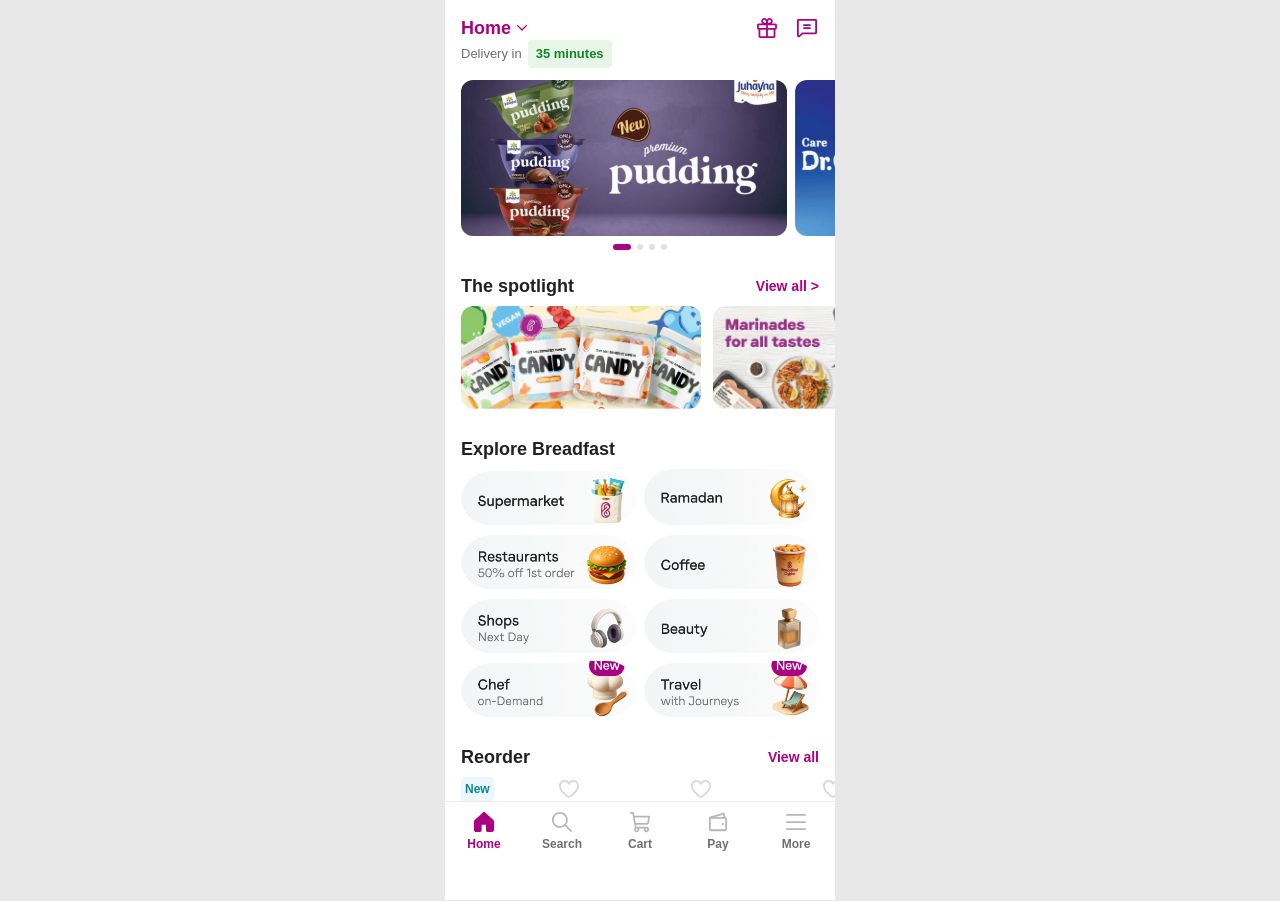
==== commit 51ae380e: "Improve Breadfast Rewards hub with status grouping and logic - Group rewards into Unlocked / Almost " ====
--- a/prototype.html
+++ b/prototype.html
@@ -770,16 +770,31 @@
   .hub-reward-item .rw-info .rw-name { font-size:13px; font-weight:600; margin-bottom:2px; }
   .hub-reward-item .rw-info .rw-pts { font-size:12px; color:var(--color-text-secondary); }
   .hub-reward-item .rw-info .rw-bar {
-    height:4px; background:var(--color-bg-tertiary); border-radius:2px; margin-top:4px; overflow:hidden; max-width:120px;
+    height:4px; background:var(--color-bg-tertiary); border-radius:2px; margin-top:6px; overflow:hidden;
   }
   .hub-reward-item .rw-info .rw-bar-fill { height:100%; border-radius:2px; }
-  .hub-reward-item .rw-status { flex-shrink:0; font-size:12px; font-weight:600; }
+  .hub-reward-item .rw-status { flex-shrink:0; font-size:12px; font-weight:600; text-align:right; }
+  .hub-reward-item.rw-item-unlocked { background:#F0FFF4; }
+  .rw-redeem-btn {
+    display:inline-flex; align-items:center; gap:4px;
+    background:var(--color-green); color:#fff;
+    font-size:11px; font-weight:700; padding:5px 10px;
+    border-radius:var(--radius-full); white-space:nowrap;
+  }
   .rw-unlocked { color:var(--color-green); }
+  .rw-almost { color:var(--color-warning); }
   .rw-locked { color:var(--color-text-tertiary); }
 
-  .hub-section-title {
-    padding:var(--space-4) var(--space-4) var(--space-2);
-    font-size:16px; font-weight:700;
+  .hub-reward-group {
+    padding:var(--space-3) var(--space-4) var(--space-1);
+    font-size:11px; font-weight:700; color:var(--color-text-secondary);
+    text-transform:uppercase; letter-spacing:0.6px;
+    background:var(--color-bg-secondary);
+    border-bottom:1px solid var(--color-border);
+  }
+
+  .hub-unlocked-count {
+    font-size:12px; color:var(--color-green); font-weight:600; margin-top:var(--space-1);
   }
 
   /* ===== ORDER COMPLETION BOTTOM SHEET ===== */
@@ -937,6 +952,7 @@
       </div>
       <div class="sub-tabs">
         <div class="sub-tab active">All</div>
+        <div class="sub-tab">Staples</div>
         <div class="sub-tab">Pasta</div>
         <div class="sub-tab">Oils</div>
         <div class="sub-tab">Dairy</div>
@@ -1508,9 +1524,10 @@
         </div>
         <div class="hub-next-reward" id="hubNextReward">Next: Free V Super Soda Cola Can</div>
         <div class="hub-next-pts" id="hubNextPts">300 more points to unlock</div>
-      </div>
-
-      <div style="position:relative;">
+        <div class="hub-unlocked-count" id="hubUnlockedCount" style="display:none;"></div>
+      </div>
+
+      <div style="position:relative;" id="hubPinnedWrap">
         <div class="hub-pinned" id="hubPinned">
           <div class="pin-img">&#127867;</div>
           <div class="pin-info">
@@ -1519,10 +1536,9 @@
             <div class="pin-bar"><div class="pin-bar-fill" id="hubPinBar" style="width:80%;"></div></div>
           </div>
         </div>
-        <div style="position:absolute;top:6px;left:28px;background:var(--color-primary);color:#fff;font-size:10px;font-weight:700;padding:2px 8px;border-radius:var(--radius-xs);">Next reward</div>
-      </div>
-
-      <div class="hub-section-title">All rewards</div>
+        <div class="pin-badge" style="position:absolute;top:-10px;left:28px;background:var(--color-primary);color:#fff;font-size:10px;font-weight:700;padding:2px 8px;border-radius:var(--radius-xs);">Next reward</div>
+      </div>
+
       <div id="hubRewardsList"></div>
     </div>
   </div>
@@ -1619,6 +1635,9 @@
   { id:12, name:'Breadfast Belgian Dark Chocolate (75g)', brand:'Breadfast', price:50, oldPrice:null, weight:'75g', img:'prototype/img/products/molto-magnum.png', bg:'#EFEBE9', isPrivateLabel:true, badge:'2x', desc:'Premium 70% dark Belgian chocolate bar.' },
   { id:13, name:'Pink Lemonade', brand:'V7', price:35, oldPrice:null, weight:'300ml', img:'prototype/img/products/pink-lemonade.png', bg:'#FCE4EC', isPrivateLabel:false, badge:null, desc:'Refreshing pink lemonade by Dara\'s.' },
   { id:14, name:'Smoked Salmon Bagel', brand:'Breadfast Kitchen', price:65, oldPrice:null, weight:'280g', img:'prototype/img/products/smoked-salmon-bagel.png', bg:'#FFF3E0', isPrivateLabel:false, badge:null, desc:'Smoked salmon with cream cheese and capers on a fresh bagel.' },
+  { id:15, name:'Sella Basmati Rice (1kg)', brand:'Sella', price:42, oldPrice:null, weight:'1kg', img:'prototype/img/products/italiano-pasta.png', bg:'#FFFDE7', isPrivateLabel:false, badge:null, desc:'Premium long-grain basmati rice, perfect for everyday cooking.' },
+  { id:16, name:'Heinz Tomato Paste (135g)', brand:'Heinz', price:18, oldPrice:22, weight:'135g', img:'prototype/img/products/afia-oil.png', bg:'#FFEBEE', isPrivateLabel:false, badge:null, desc:'Rich concentrated tomato paste for cooking sauces and stews.' },
+  { id:17, name:'Sana Pure Ghee (400g)', brand:'Sana', price:85, oldPrice:null, weight:'400g', img:'prototype/img/products/afia-oil.png', bg:'#FFF8E1', isPrivateLabel:false, badge:null, desc:'100% pure clarified butter ghee for rich and authentic flavour.' },
 ];
 
 // ==================== STATE ====================
@@ -1770,42 +1789,98 @@
   updateLoyaltyHub(projected);
 }
 
+function renderRewardItem(r, projected) {
+  const progress = Math.min(projected / r.pts, 1);
+  const remaining = r.pts - projected;
+  const unlocked = projected >= r.pts;
+  const almost = !unlocked && progress >= 0.8;
+
+  let statusHtml, barColor, rowClass;
+  if (unlocked) {
+    statusHtml = `<div class="rw-status"><span class="rw-redeem-btn">&#10003; Redeem</span></div>`;
+    barColor = 'var(--color-green)';
+    rowClass = 'hub-reward-item rw-item-unlocked';
+  } else if (almost) {
+    statusHtml = `<div class="rw-status rw-almost">${fmtPts(remaining)} left</div>`;
+    barColor = 'var(--color-warning)';
+    rowClass = 'hub-reward-item';
+  } else {
+    statusHtml = `<div class="rw-status rw-locked">${fmtPts(remaining)} left</div>`;
+    barColor = 'var(--color-primary)';
+    rowClass = 'hub-reward-item';
+  }
+
+  return `
+    <div class="${rowClass}">
+      <div class="rw-img">${r.emoji}</div>
+      <div class="rw-info">
+        <div class="rw-name">${r.name}</div>
+        <div class="rw-pts">${fmtPts(r.pts)} points</div>
+        <div class="rw-bar"><div class="rw-bar-fill" style="width:${progress*100}%;background:${barColor};"></div></div>
+      </div>
+      ${statusHtml}
+    </div>
+  `;
+}
+
 function updateLoyaltyHub(projected) {
   const nextReward = getNextReward(projected);
+  const unlockedRewards = rewards.filter(r => projected >= r.pts);
+  const lockedRewards = rewards.filter(r => projected < r.pts);
+  const almostRewards = lockedRewards.filter(r => (projected / r.pts) >= 0.8);
+  const farRewards = lockedRewards.filter(r => (projected / r.pts) < 0.8);
+  const circumference = 326.7;
+
+  document.getElementById('hubPtsNum').textContent = fmtPts(projected);
+
+  const unlockedCountEl = document.getElementById('hubUnlockedCount');
+  if (unlockedRewards.length > 0) {
+    unlockedCountEl.style.display = '';
+    unlockedCountEl.textContent = `${unlockedRewards.length} reward${unlockedRewards.length > 1 ? 's' : ''} unlocked — redeem at checkout`;
+  } else {
+    unlockedCountEl.style.display = 'none';
+  }
 
   if (nextReward) {
     const remaining = nextReward.pts - projected;
     const progress = Math.min(projected / nextReward.pts, 1);
-    const circumference = 326.7;
     document.getElementById('hubRing').setAttribute('stroke-dashoffset', circumference * (1 - progress));
-    document.getElementById('hubPtsNum').textContent = fmtPts(projected);
     document.getElementById('hubNextReward').textContent = `Next: ${nextReward.name}`;
     document.getElementById('hubNextPts').textContent =
       remaining > 0 ? `${fmtPts(remaining)} more points to unlock` : 'Ready to redeem!';
+    document.getElementById('hubPinnedWrap').style.display = '';
     document.getElementById('hubPinName').textContent = nextReward.name;
     document.getElementById('hubPinPts').textContent = `${fmtPts(projected)} / ${fmtPts(nextReward.pts)} points`;
     document.getElementById('hubPinBar').style.width = (progress * 100) + '%';
     document.querySelector('#hubPinned .pin-img').innerHTML = nextReward.emoji;
-  }
-
-  // Rewards list
+  } else {
+    document.getElementById('hubRing').setAttribute('stroke-dashoffset', '0');
+    document.getElementById('hubNextReward').textContent = 'All rewards unlocked!';
+    document.getElementById('hubNextPts').textContent = 'Redeem your rewards during checkout';
+    document.getElementById('hubPinnedWrap').style.display = 'none';
+  }
+
+  // Build grouped rewards list
   const list = document.getElementById('hubRewardsList');
-  list.innerHTML = rewards.map(r => {
-    const progress = Math.min(projected / r.pts, 1);
-    const unlocked = projected >= r.pts;
-    const remaining = r.pts - projected;
-    return `
-      <div class="hub-reward-item">
-        <div class="rw-img">${r.emoji}</div>
-        <div class="rw-info">
-          <div class="rw-name">${r.name}</div>
-          <div class="rw-pts">${fmtPts(r.pts)} points</div>
-          <div class="rw-bar"><div class="rw-bar-fill" style="width:${progress*100}%;background:${unlocked ? 'var(--color-green)' : 'var(--color-primary)'};"></div></div>
-        </div>
-        <div class="rw-status ${unlocked ? 'rw-unlocked' : 'rw-locked'}">${unlocked ? '&#10003; Redeem' : fmtPts(remaining) + ' left'}</div>
-      </div>
-    `;
-  }).join('');
+  let html = '';
+
+  if (unlockedRewards.length > 0) {
+    html += `<div class="hub-reward-group">Unlocked (${unlockedRewards.length})</div>`;
+    html += unlockedRewards.map(r => renderRewardItem(r, projected)).join('');
+  }
+
+  if (almostRewards.length > 0) {
+    html += `<div class="hub-reward-group">Almost there</div>`;
+    html += almostRewards.map(r => renderRewardItem(r, projected)).join('');
+  }
+
+  if (farRewards.length > 0) {
+    const groupLabel = (unlockedRewards.length > 0 || almostRewards.length > 0) ? 'More rewards' : 'All rewards';
+    html += `<div class="hub-reward-group">${groupLabel}</div>`;
+    html += farRewards.map(r => renderRewardItem(r, projected)).join('');
+  }
+
+  list.innerHTML = html;
 }
 
 function renderCartItems() {
@@ -2541,8 +2616,10 @@
   renderPDPRelated();
   renderTabBars();
   updateAllUI();
-  // Activate home directly without animation on init
-  document.getElementById('screen-home').classList.add('active');
+  // Activate initial screen (supports ?screen= param for previews)
+  const initScreen = params.get('screen') || 'home';
+  document.getElementById(`screen-${initScreen}`).classList.add('active');
+  state.currentScreen = initScreen;
   initBannerCarousel();
   if (typeof bfProductCardInit === 'function') bfProductCardInit();
 }
